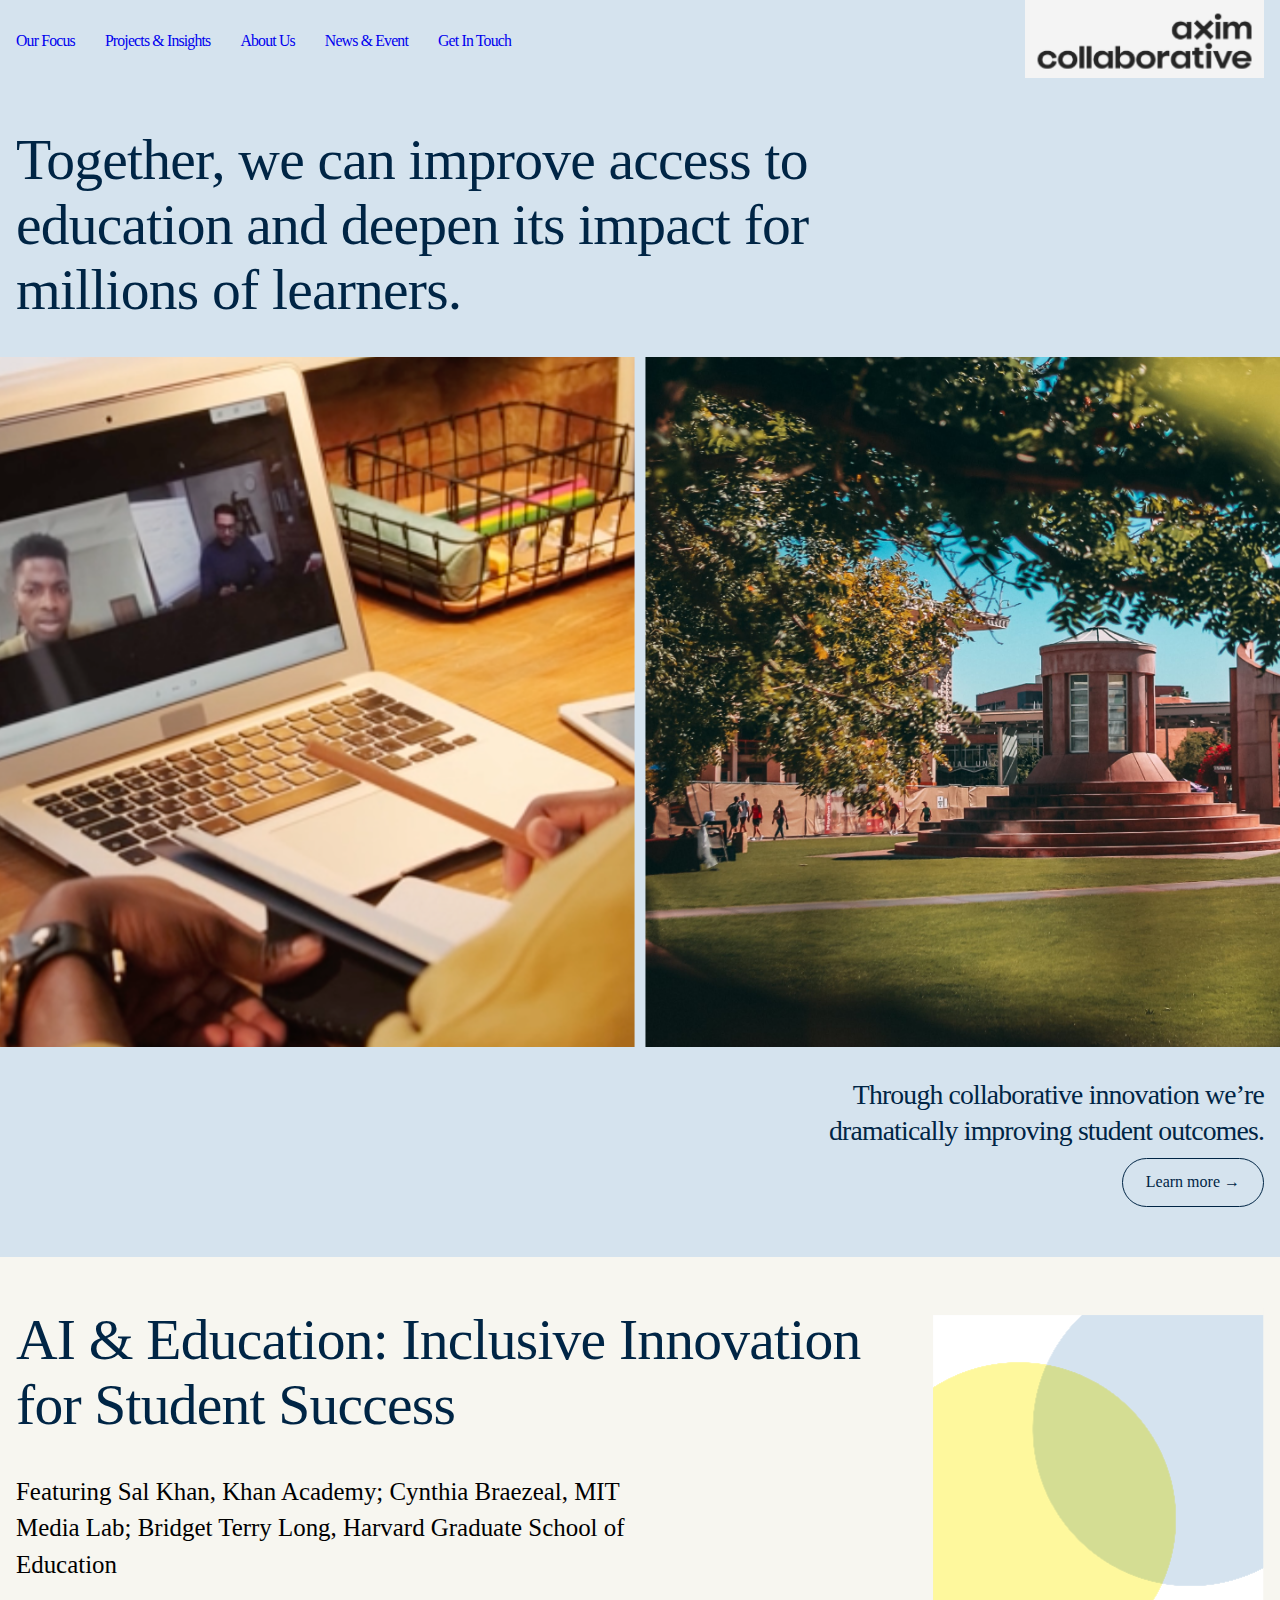
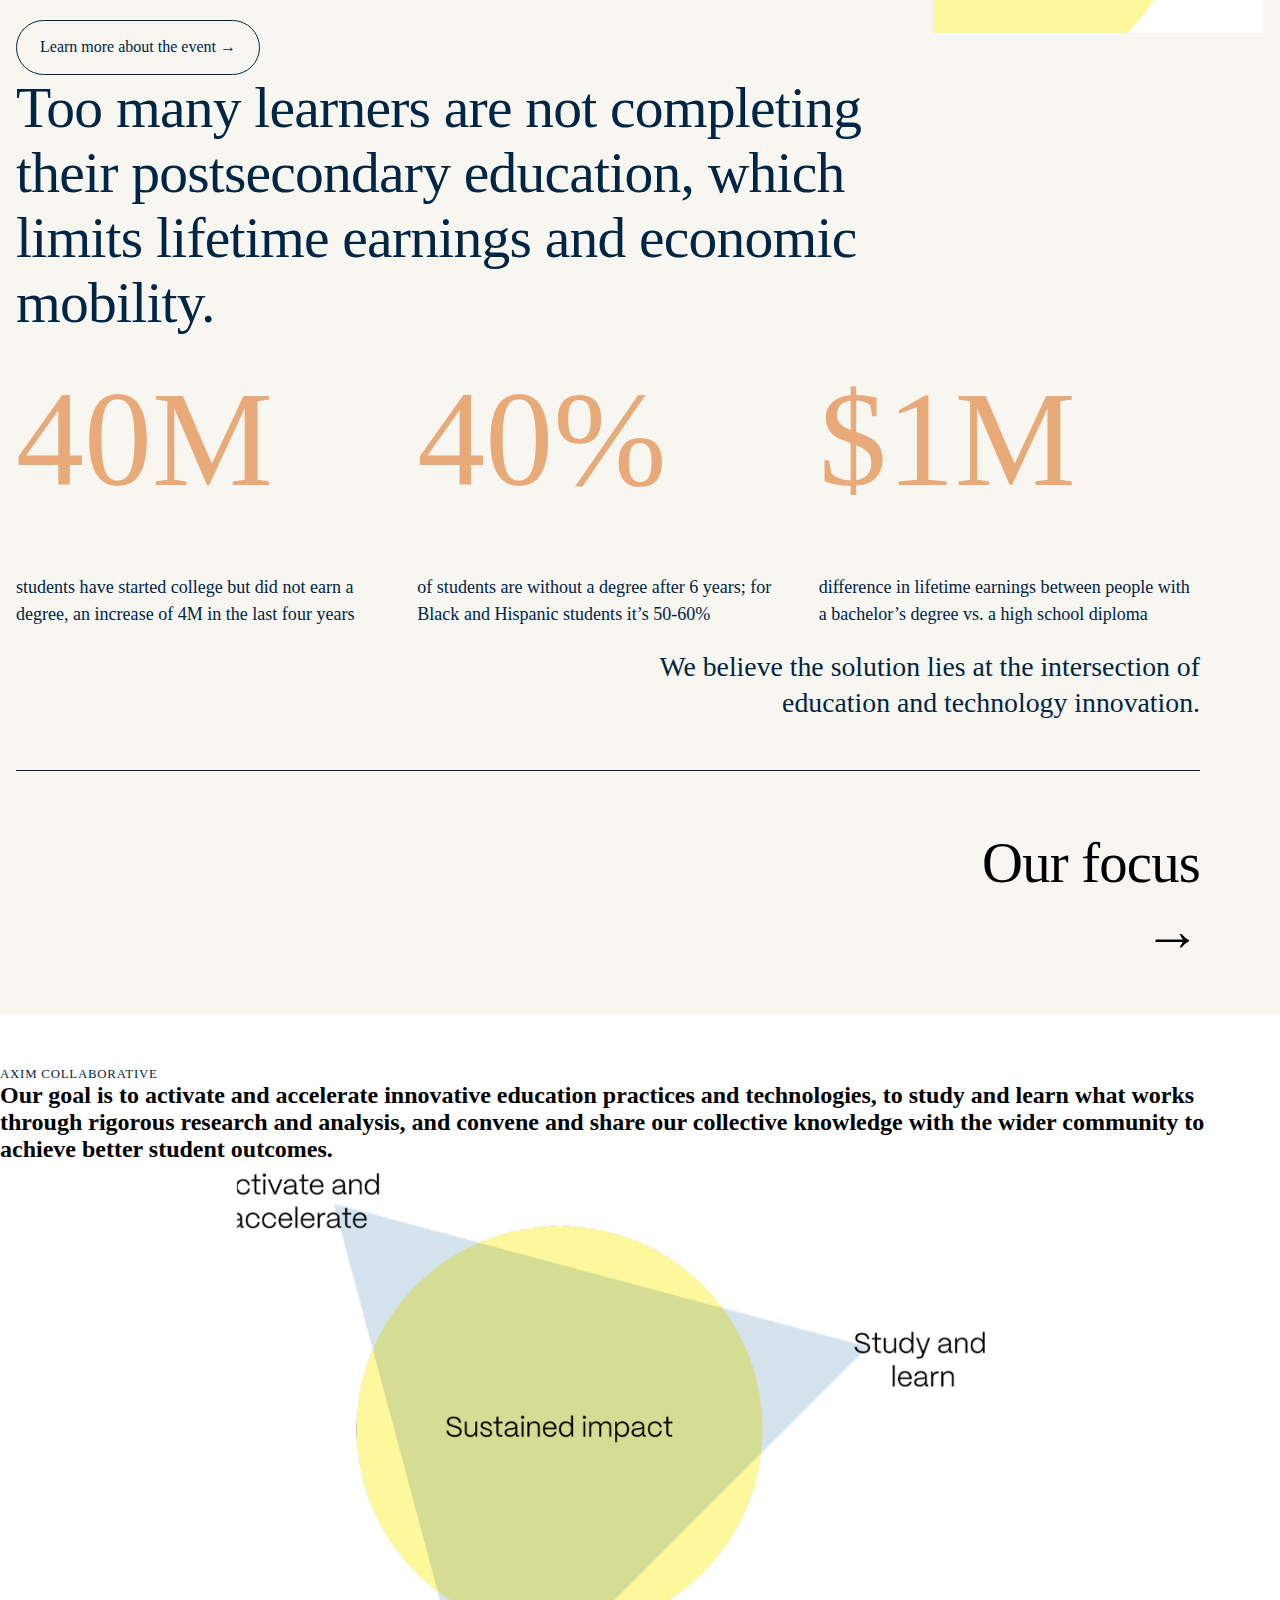
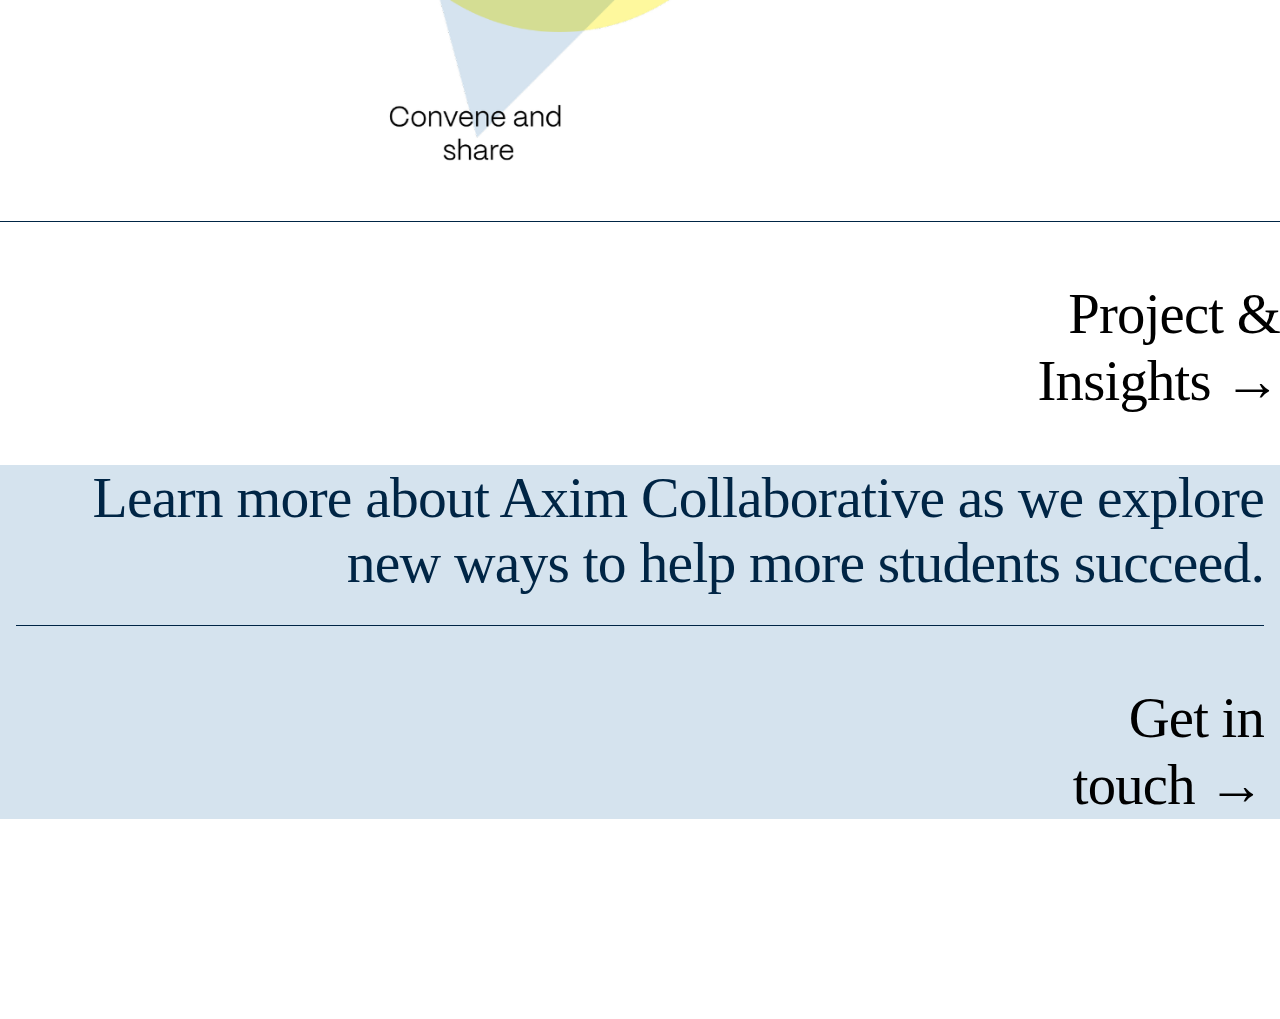
==== index.html @ 03e09fc5 "initial commit" ====
<!DOCTYPE html>
<html lang="en">
  <head>
    <meta charset="UTF-8" />
    <meta name="viewport" content="width=device-width, initial-scale=1.0" />
    <title>Document</title>
    <link rel="stylesheet" href="./index.css" />
  </head>
  <body>
    <div class="hero">
      <header>
        <nav>
          <ul>
            <li>
              <a href="#">Our Focus</a>
            </li>
            <li>
              <a href="#">Projects & Insights</a>
            </li>
            <li>
              <a href="#">About Us</a>
            </li>
            <li>
              <a href="#">News & Event</a>
            </li>
            <li>
              <a href="#">Get In Touch</a>
            </li>
          </ul>
        </nav>
        <div class="logo"><img src="./imgs/logo.png" alt="axim logo" /></div>
      </header>
      <div class="hero-main">
        <div class="cap-text">
          <h1>
            Together, we can improve access to education and deepen its impact
            for millions of learners.
          </h1>
        </div>
        <div class="hero-img1">
          <img src="./imgs/Section → image.png" alt="image" />
        </div>
        <div class="hero-img2">
          <img src="./imgs/Section.png" alt="image" />
        </div>
        <div class="hero-sub flexing">
          <p>
            Through collaborative innovation we’re dramatically improving
            student outcomes.
          </p>

          <button>Learn more →</button>
        </div>
      </div>
    </div>

    <main>
      <section class="eduAI">
        <h1>AI & Education: Inclusive Innovation for Student Success</h1>
        <p>
          Featuring Sal Khan, Khan Academy; Cynthia Braezeal, MIT Media Lab;
          Bridget Terry Long, Harvard Graduate School of Education
        </p>
        <button>Learn more about the event →</button>
        <img src="./imgs/shape-overlay.png" alt="overlap" />
      </section>

      <section class="analyt-recd">
        <h1>
          Too many learners are not completing their postsecondary education,
          which limits lifetime earnings and economic mobility.
        </h1>
        <div class="analys set1">
          <h2>40M</h2>
          <p>
            students have started college but did not earn a degree, an increase
            of 4M in the last four years
          </p>
        </div>

        <div class="analys set2">
          <h2>40%</h2>
          <p>
            of students are without a degree after 6 years; for Black and
            Hispanic students it’s 50-60%
          </p>
        </div>

        <div class="analys set3">
          <h2>$1M</h2>
          <p>
            difference in lifetime earnings between people with a bachelor’s
            degree vs. a high school diploma
          </p>
        </div>

        <span>
          We believe the solution lies at the intersection of education and
          technology innovation.
        </span>
        <div class="focus-line">
          <p>Our focus →</p>
        </div>
      </section>
    </main>

      <section class="insight">
        <div class="in-hed">
          <small>AXIM COLLABORATIVE</small>
          <h2>
            Our goal is to activate and accelerate innovative education
            practices and technologies, to study and learn what works through
            rigorous research and analysis, and convene and share our collective
            knowledge with the wider community to achieve better student
            outcomes.
          </h2>
        </div>
        <img src="./imgs/central-diagram.png" alt="diagram">
        <div class="focus-line">
          <p>Project & Insights →</p>
        </div>
      </section>

      <footer>
        <div class="foot">
            <h1>
                Learn more about Axim Collaborative as we explore new ways to help more 
                students succeed.
            </h1>
        <div class="focus-line">
            <p>Get in touch →</p>
          </div>
        </div>
      </footer>
  </body>
</html>
---- index.css ----
body {
  margin-bottom: 200px;
}
* {
  margin: 0;
  padding: 0;
  box-sizing: border-box;
}

a {
  text-decoration: none;
}

.hero {
  background-color: #d5e3ee;
  padding-bottom: 50px;
}

header {
  display: flex;
  align-items: center;
  width: 100%;
  justify-content: space-between;
  max-width: 1440px;
  margin: 0 auto;
  flex-wrap: wrap-reverse;
}

header,
.cap-text,
.hero-sub,
.eduAI,
.analyt-recd,
.insight,
.foot {
  padding: 0 1rem;
}

.eduAI,
.analyt-recd,
.insight,
.foot {
  max-width: 1440px;
  margin: 0 auto;
}

header nav ul {
  display: flex;
  gap: 30px;
  font-family: PP Mori;
  font-size: 15.75px;
  font-weight: 400;
  line-height: 20.8px;
  letter-spacing: -0.800000011920929px;
  text-align: left;
  list-style: none;
  text-underline-position: from-font;
  text-decoration-skip-ink: none;
}

.logo {
  width: 239px;
}

.hero-main {
  display: grid;
  grid-template-rows: 200px repeat(4, 150px);
  grid-template-columns: repeat(4, 1fr);
  max-width: 1440px;
  margin: 0 auto;
  grid-gap: 30px 10px;
  padding-top: 45px;
}

.cap-text {
  grid-column: span 4;
}

h1 {
  color: #002545;
  max-width: 946.99px;
  font-family: PP Mori;
  font-size: 3.6rem;
  font-weight: 400;
  /* line-height: 67.54px; */
  letter-spacing: -0.8px;
  text-align: left;
  text-underline-position: from-font;
  text-decoration-skip-ink: none;
}

.hero-sub {
  grid-column: 3 / 5;
  grid-row: 6;
  justify-self: end;
  align-self: center;
}

.flexing {
  display: flex;
  align-items: end;
  flex-direction: column;
  gap: 10px;
}

.hero-img1,
.hero-img2 {
  grid-row: span 4;
  grid-column: span 2;
}

img {
  width: 100%;
  height: 100%;
  object-fit: cover;
  object-position: center;
}

button {
  background-color: transparent;
  padding: 15px 23px;
  width: max-content;
  top: 1488.34px;
  left: 1261.83px;
  gap: 0px;
  border-radius: 300px;
  border: 1px solid #002545;
  opacity: 0px;
  font-family: PP Mori;
  font-size: 16px;
  font-weight: 400;
  line-height: 16.8px;
  text-align: center;
  text-underline-position: from-font;
  text-decoration-skip-ink: none;
  color: #002545;
}

.hero-sub p {
  color: #002545;
  font-family: PP Mori;
  font-size: 27.66px;
  font-weight: 400;
  line-height: 35.5px;
  letter-spacing: -0.800000011920929px;
  text-align: right;
  text-underline-position: from-font;
  text-decoration-skip-ink: none;
  max-width: 516px;
}

main {
  background-color: #f7f6f0;
  padding: 50px 0;
}

.eduAI {
  display: grid;
  grid-template-columns: 1fr 340px;
  grid-template-rows: auto;
  grid-gap: 30px 5px;
}

.eduAI img {
  grid-column: 2;
  grid-row: span 3;
  /* max-width: 40px; */
  justify-self: end;
  align-self: center;
}

.eduAI p {
  grid-column: 1;
  grid-row: 2;
  max-width: 635px;
  font-family: Inter;
  font-size: 24.92px;
  font-weight: 400;
  line-height: 36.52px;
  text-align: left;
  text-underline-position: from-font;
  text-decoration-skip-ink: none;
}

.eduAI button {
  grid-column: 1;
  grid-row: 3;
}

.analyt-recd {
  display: grid;
  padding-right: 80px;
  grid-gap: 20px;
  grid-template-columns: repeat(auto-fit, minmax(330px, 1fr));
  grid-template-rows: auto;
}

.analyt-recd h1 {
  grid-column: 1 / 4;
  grid-row: 1;
}

.analys h2 {
  font-family: PP Mori;
  font-size: 8.5rem;
  font-weight: 400;
  line-height: 169.8px;
  text-align: left;
  text-underline-position: from-font;
  text-decoration-skip-ink: none;
  color: #e8aa79;
  padding-bottom: 49px;
}

.analys p {
  font-family: Inter;
  font-size: 18.05px;
  font-weight: 400;
  line-height: 27.54px;
  text-align: left;
  text-underline-position: from-font;
  text-decoration-skip-ink: none;
  color: #002545;
}

.analyt-recd span {
  grid-column: 1 / 4;
  align-self: center;
  justify-self: end;
  max-width: 630px;
  font-family: PP Mori;
  font-size: 27.77px;
  font-weight: 400;
  line-height: 35.5px;
  color: #002545;
  /* letter-spacing: -0.800000011920929px; */
  text-align: right;
}

.focus-line {
  grid-column: 1 / 4;
  grid-row: 4;
  /* align-self: center; */
  /* justify-self: end; */
  border-top: 1px solid #002545;
  display: grid;
  justify-items: end;
  padding-top: 58px;
  margin-top: 30px;
}

.focus-line p {
  max-width: 255px;
  font-family: PP Mori;
  font-size: 56.71px;
  font-weight: 400;
  line-height: 67.54px;
  letter-spacing: -0.800000011920929px;
  text-align: right;
  text-underline-position: from-font;
  text-decoration-skip-ink: none;
}

section.insight {
  display: grid;
  grid-template-columns: 1fr;
  grid-template-rows: auto;
  padding: 50px 0;
}

.in-hed {
  grid-column: 1/ span 2;
  grid-row: 1;
}

small {
  font-family: PP Mori;
  font-size: 12.8px;
  font-weight: 400;
  line-height: 16.11px;
  letter-spacing: 0.800000011920929px;
  text-align: left;
  text-underline-position: from-font;
  text-decoration-skip-ink: none;
  color: #002545;
}

.insight img {
    grid-row: 2;
    grid-column: 1;
    align-self: center;
    justify-self: center;
    max-width: 1000px;
}

footer {
    background-color: #D5E3EE;
}

.foot h1 {
    text-align: right;
    max-width: 1200px;
    justify-self: end;
}
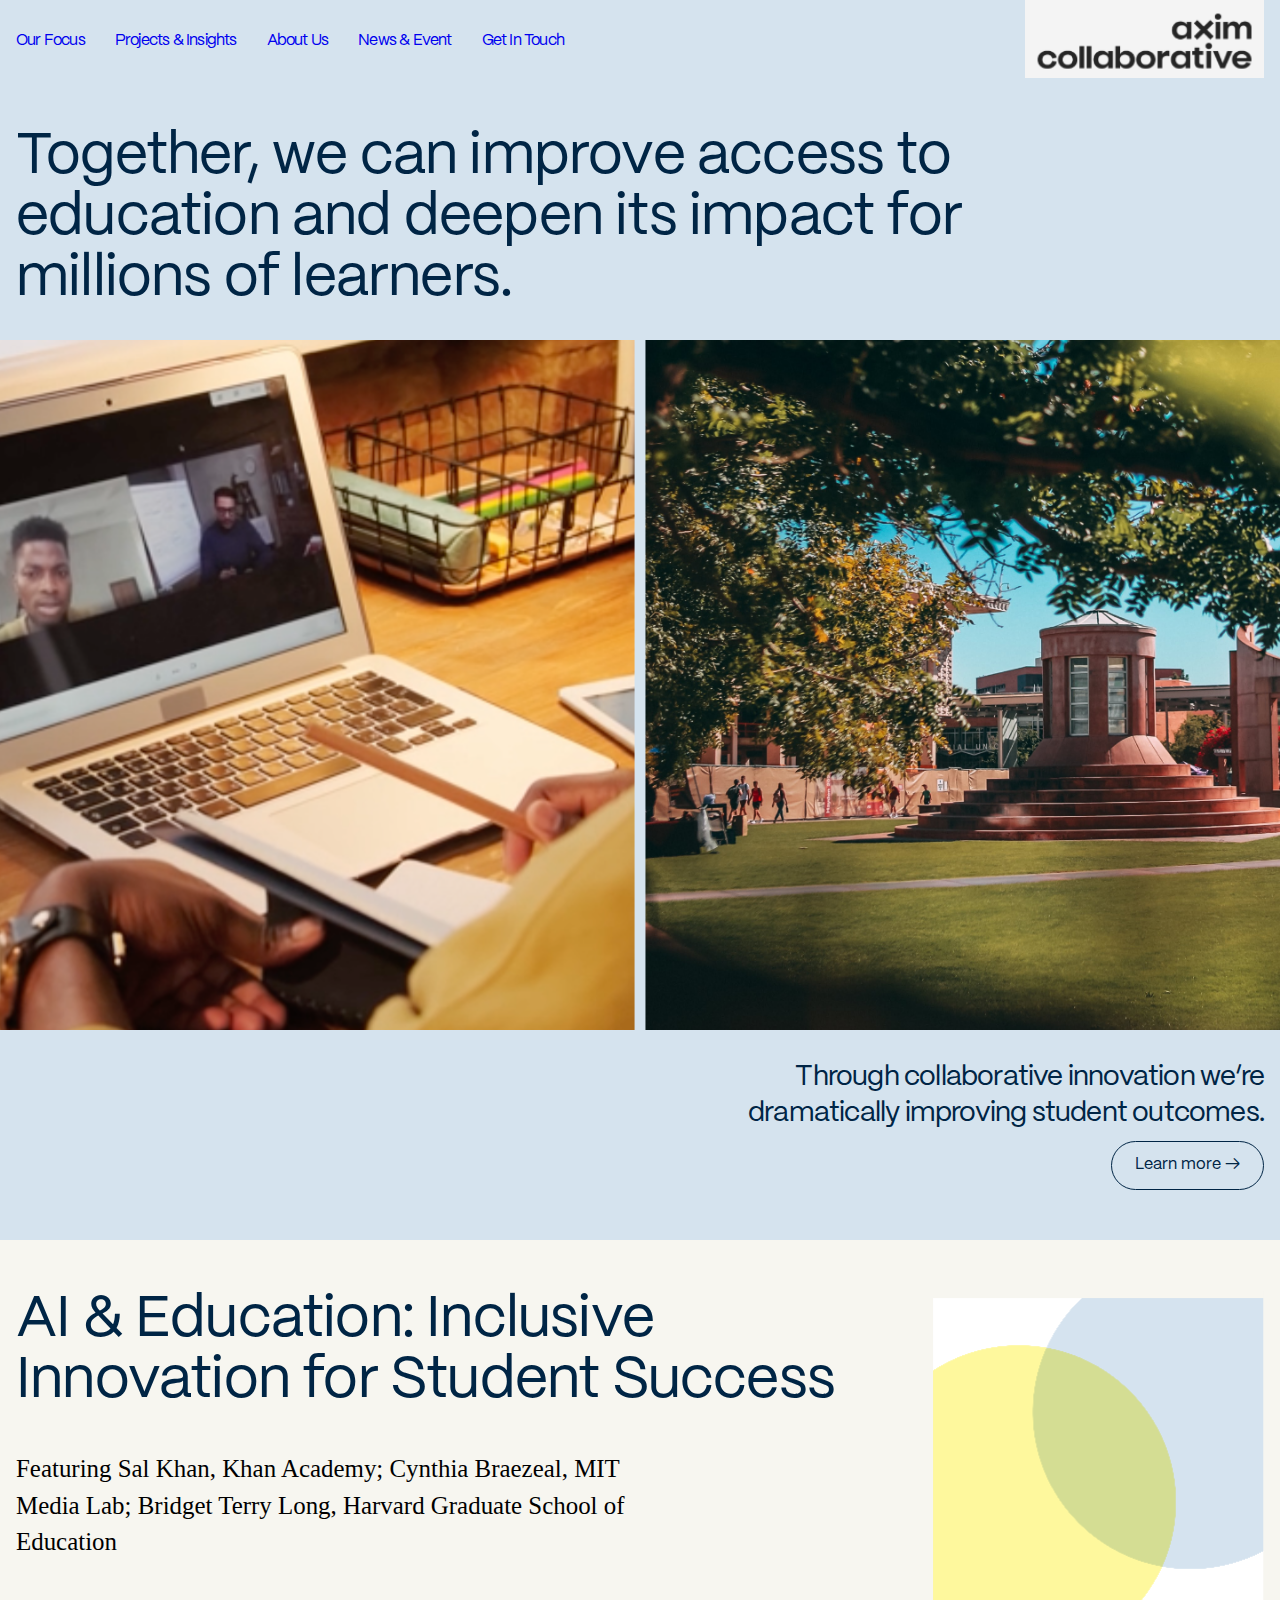
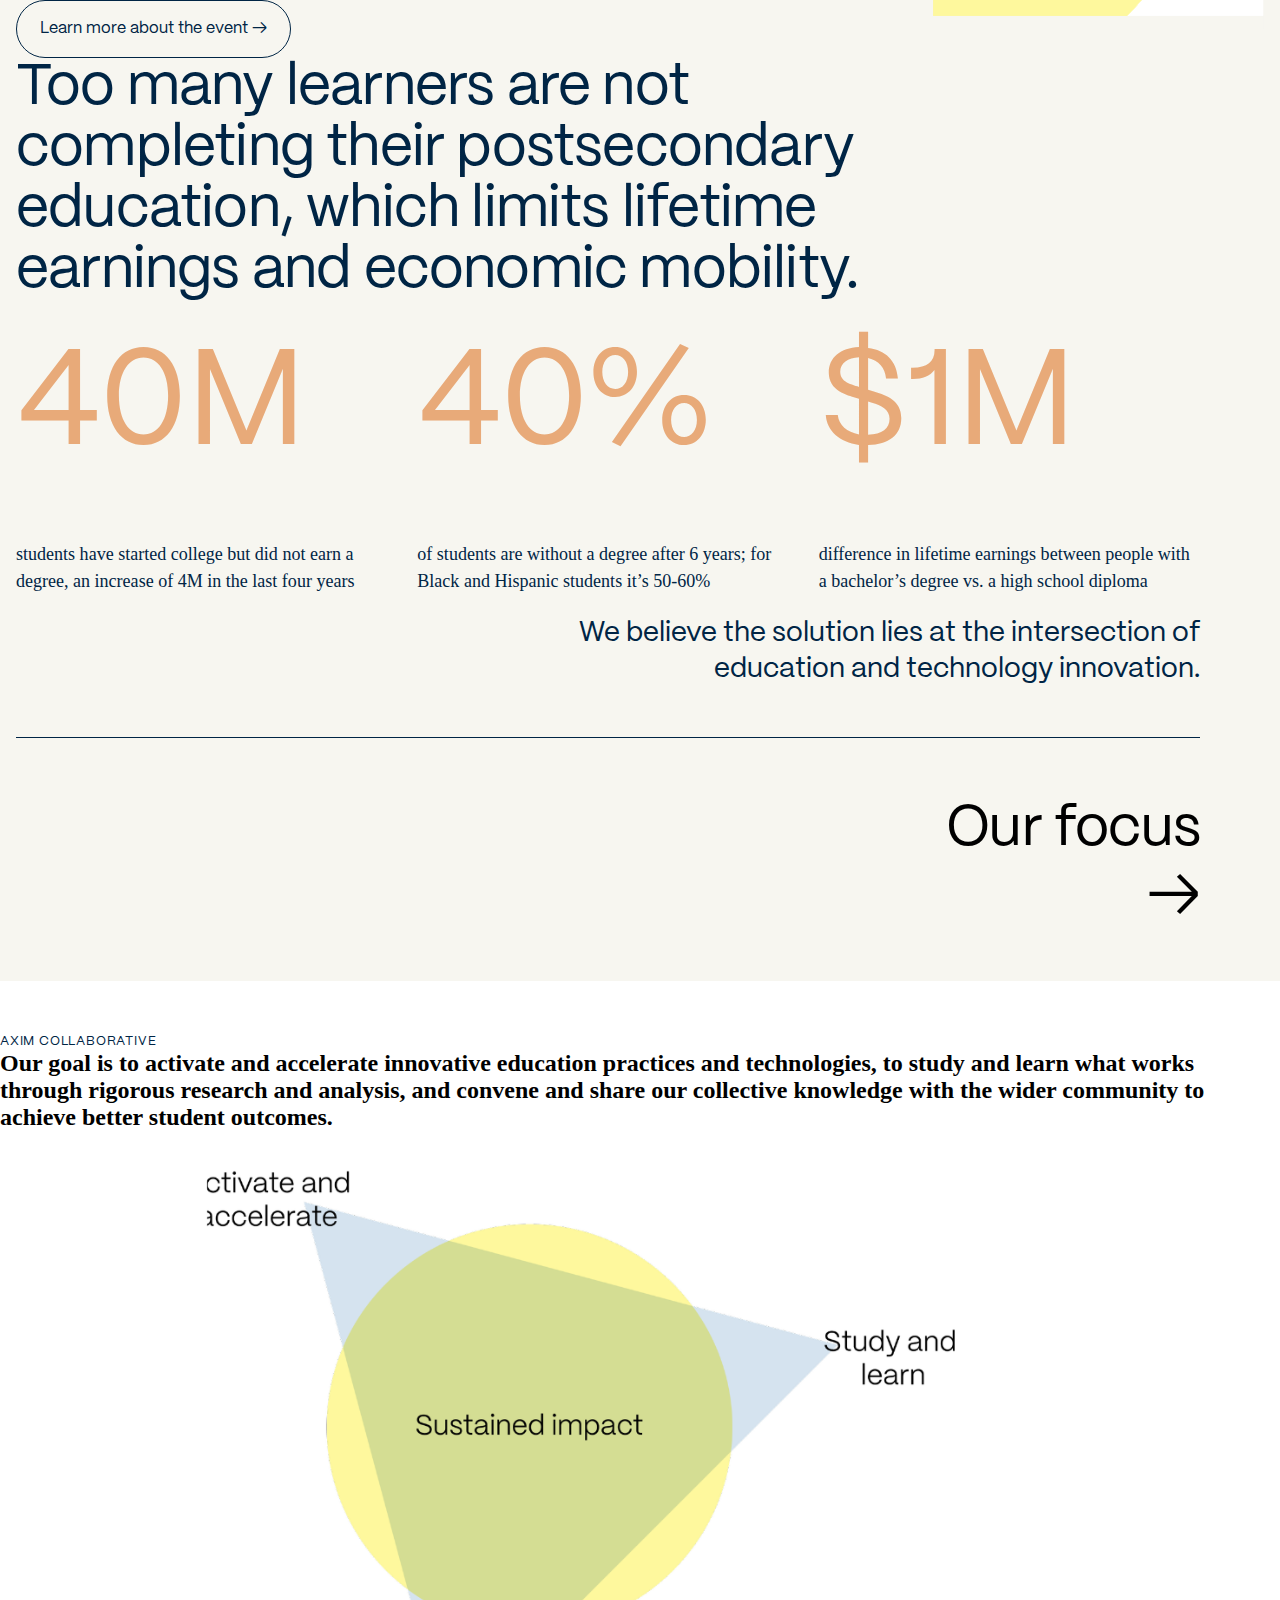
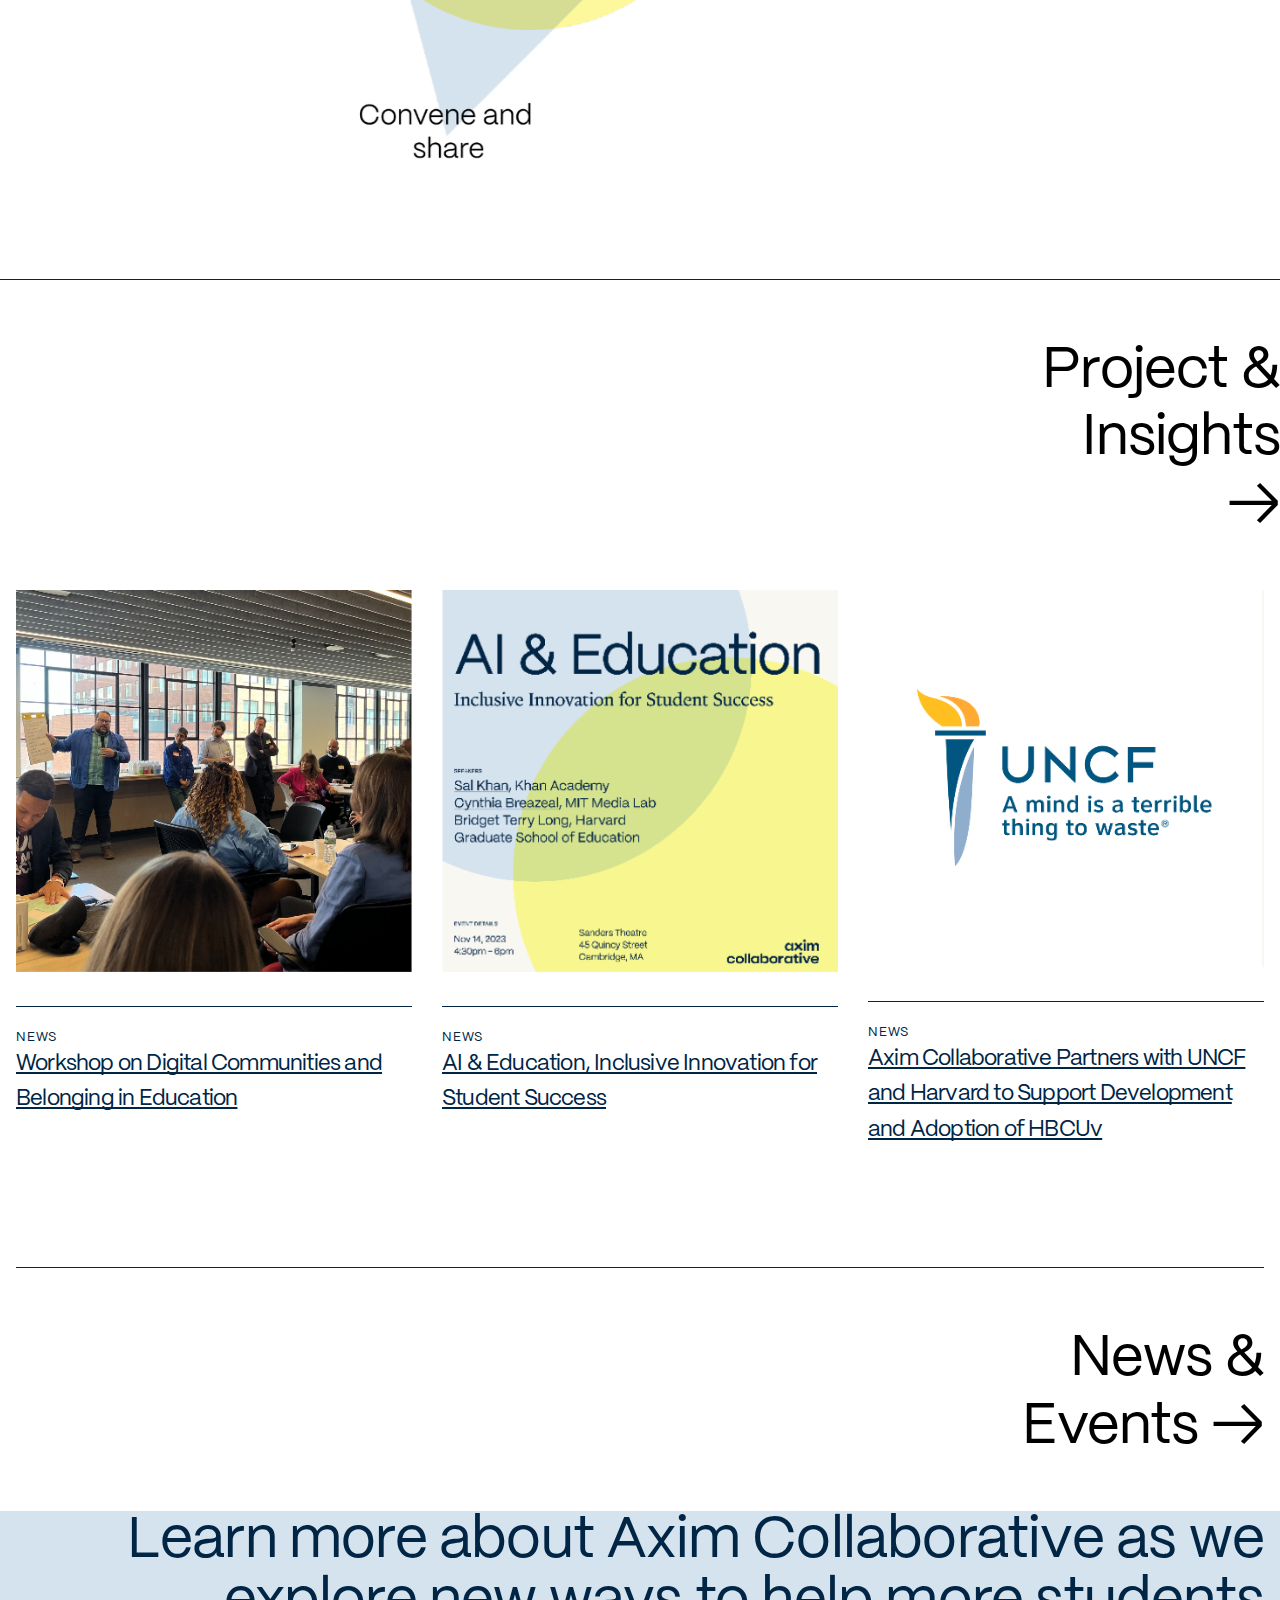
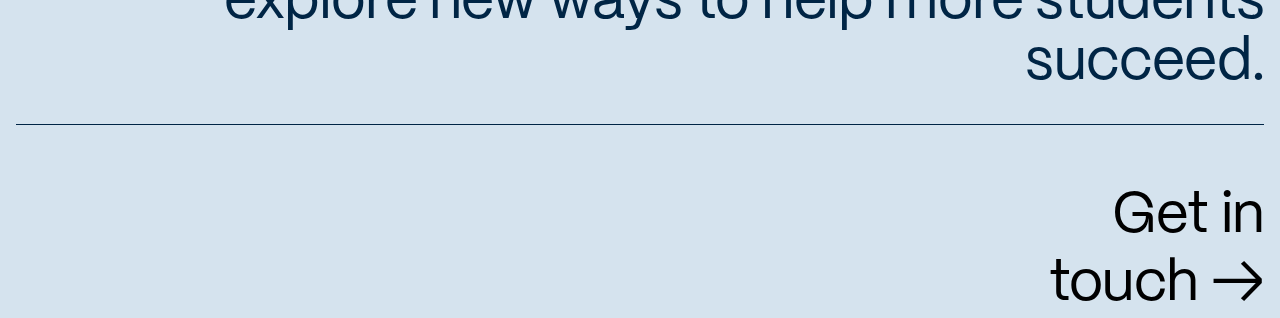
==== commit edc7f617: "committing to push to origin" ====
--- a/index.html
+++ b/index.html
@@ -104,33 +104,62 @@
       </section>
     </main>
 
-      <section class="insight">
-        <div class="in-hed">
-          <small>AXIM COLLABORATIVE</small>
-          <h2>
-            Our goal is to activate and accelerate innovative education
-            practices and technologies, to study and learn what works through
-            rigorous research and analysis, and convene and share our collective
-            knowledge with the wider community to achieve better student
-            outcomes.
-          </h2>
+    <section class="insight">
+      <div class="in-hed">
+        <small>AXIM COLLABORATIVE</small>
+        <h2>
+          Our goal is to activate and accelerate innovative education practices
+          and technologies, to study and learn what works through rigorous
+          research and analysis, and convene and share our collective knowledge
+          with the wider community to achieve better student outcomes.
+        </h2>
+      </div>
+      <img src="./imgs/central-diagram.png" alt="diagram" />
+      <div class="focus-line">
+        <p>Project & Insights →</p>
+      </div>
+    </section>
+
+    <div class="last-section">
+      <div class="news-article">
+        <img src="./imgs/news1.png" alt="news-article" class="news-img" />
+        <div class="news-caption">
+          <small>NEWS</small>
+          <p>Workshop on Digital Communities and Belonging in Education</p>
         </div>
-        <img src="./imgs/central-diagram.png" alt="diagram">
+      </div>
+      <div class="news-article">
+        <img src="./imgs/news2.png" alt="news-article" class="news-img" />
+        <div class="news-caption">
+          <small>NEWS</small>
+          <p>AI & Education, Inclusive Innovation for Student Success</p>
+        </div>
+      </div>
+      <div class="news-article">
+        <img src="./imgs/news3.png" alt="news-article" class="news-img" />
+        <div class="news-caption">
+          <small>NEWS</small>
+          <p>
+            Axim Collaborative Partners with UNCF and Harvard to Support
+            Development and Adoption of HBCUv
+          </p>
+        </div>
+      </div>
+      <div class="focus-line">
+        <p>News & Events →</p>
+      </div>
+    </div>
+
+    <footer>
+      <div class="foot">
+        <h1>
+          Learn more about Axim Collaborative as we explore new ways to help
+          more students succeed.
+        </h1>
         <div class="focus-line">
-          <p>Project & Insights →</p>
+          <p>Get in touch →</p>
         </div>
-      </section>
-
-      <footer>
-        <div class="foot">
-            <h1>
-                Learn more about Axim Collaborative as we explore new ways to help more 
-                students succeed.
-            </h1>
-        <div class="focus-line">
-            <p>Get in touch →</p>
-          </div>
-        </div>
-      </footer>
+      </div>
+    </footer>
   </body>
 </html>
--- a/index.css
+++ b/index.css
@@ -1,6 +1,42 @@
-body {
-  margin-bottom: 200px;
-}
+@font-face {
+  font-family: "PP Mori";
+  src: url("./fonts/PPMori-Extralight.otf");
+  font-weight: 200;
+}
+
+@font-face {
+  font-family: "PP Mori";
+  src: url("./fonts/PPMori-ExtralightItalic.otf");
+  font-weight: 200;
+  font-style: italic;
+}
+
+@font-face {
+  font-family: "PP Mori";
+  src: url("./fonts/PPMori-Regular.otf");
+  font-weight: 400;
+}
+
+@font-face {
+  font-family: "PP Mori";
+  src: url("./fonts/PPMori-RegularItalic.otf");
+  font-weight: 400;
+  font-style: italic;
+}
+
+@font-face {
+  font-family: "PP Mori";
+  src: url("./fonts/PPMori-SemiBold.otf");
+  font-weight: 700;
+}
+
+@font-face {
+  font-family: "PP Mori";
+  src: url("./fonts/PPMori-SemiBoldItalic.otf");
+  font-weight: 700;
+  font-style: italic;
+}
+
 * {
   margin: 0;
   padding: 0;
@@ -32,14 +68,16 @@
 .eduAI,
 .analyt-recd,
 .insight,
-.foot {
+.foot,
+.last-section {
   padding: 0 1rem;
 }
 
 .eduAI,
 .analyt-recd,
 .insight,
-.foot {
+.foot,
+.last-section {
   max-width: 1440px;
   margin: 0 auto;
 }
@@ -64,7 +102,7 @@
 
 .hero-main {
   display: grid;
-  grid-template-rows: 200px repeat(4, 150px);
+  grid-template-rows: auto repeat(4, 150px);
   grid-template-columns: repeat(4, 1fr);
   max-width: 1440px;
   margin: 0 auto;
@@ -263,13 +301,14 @@
 
 section.insight {
   display: grid;
+  grid-gap: 30px;
   grid-template-columns: 1fr;
   grid-template-rows: auto;
   padding: 50px 0;
 }
 
 .in-hed {
-  grid-column: 1/ span 2;
+  grid-column: 1 / span 2;
   grid-row: 1;
 }
 
@@ -286,19 +325,91 @@
 }
 
 .insight img {
+  grid-row: 2;
+  grid-column: 1;
+  align-self: center;
+  justify-self: center;
+  max-width: 1000px;
+}
+
+footer {
+  background-color: #d5e3ee;
+}
+
+.foot h1 {
+  text-align: right;
+  max-width: 1200px;
+  justify-self: end;
+}
+
+/* sction before footer styling */
+.last-section {
+  display: grid;
+  grid-template-columns: repeat(3, minmax(100px, 1fr));
+  grid-template-rows: auto;
+  grid-gap: 30px;
+  padding-bottom: 50px;
+}
+
+.news-article img {
+  object-fit: contain;
+  height: max-content;
+}
+
+.news-caption {
+  border-top: 1px solid #002545;
+  padding-top: 20px;
+  margin-top: 30px;
+}
+
+.news-caption p {
+  font-family: PP Mori;
+  font-size: 22px;
+  font-weight: 400;
+  line-height: 35.5px;
+  color: #002545;
+  letter-spacing: -0.800000011920929px;
+  text-align: left;
+  cursor: pointer;
+  text-decoration-line: underline;
+  text-decoration-style: solid;
+  text-underline-position: from-font;
+  text-decoration-skip-ink: none;
+}
+
+@media (max-width: 820px) {
+  header {
+    align-items: center;
+    justify-content: center;
+  }
+
+  .hero-main {
+    grid-template-rows: auto repeat(2, 150px);
+  }
+
+  .hero-img1,
+  .hero-img2 {
+    grid-row: span 2;
+  }
+
+  .eduAI img {
+    grid-column: 1;
+    grid-row: span 3;
+  }
+
+  .set1 {
+    grid-column: 1 / 4;
     grid-row: 2;
-    grid-column: 1;
-    align-self: center;
-    justify-self: center;
-    max-width: 1000px;
-}
-
-footer {
-    background-color: #D5E3EE;
-}
-
-.foot h1 {
-    text-align: right;
-    max-width: 1200px;
-    justify-self: end;
-}+  }
+  .set2 {
+    grid-column: 1 / 4;
+    grid-row: 3;
+  }
+  .set4 {
+    grid-column: 1 / 4;
+    grid-row: 4;
+  }
+  .focus-line {
+    grid-row: 6;
+  }
+}
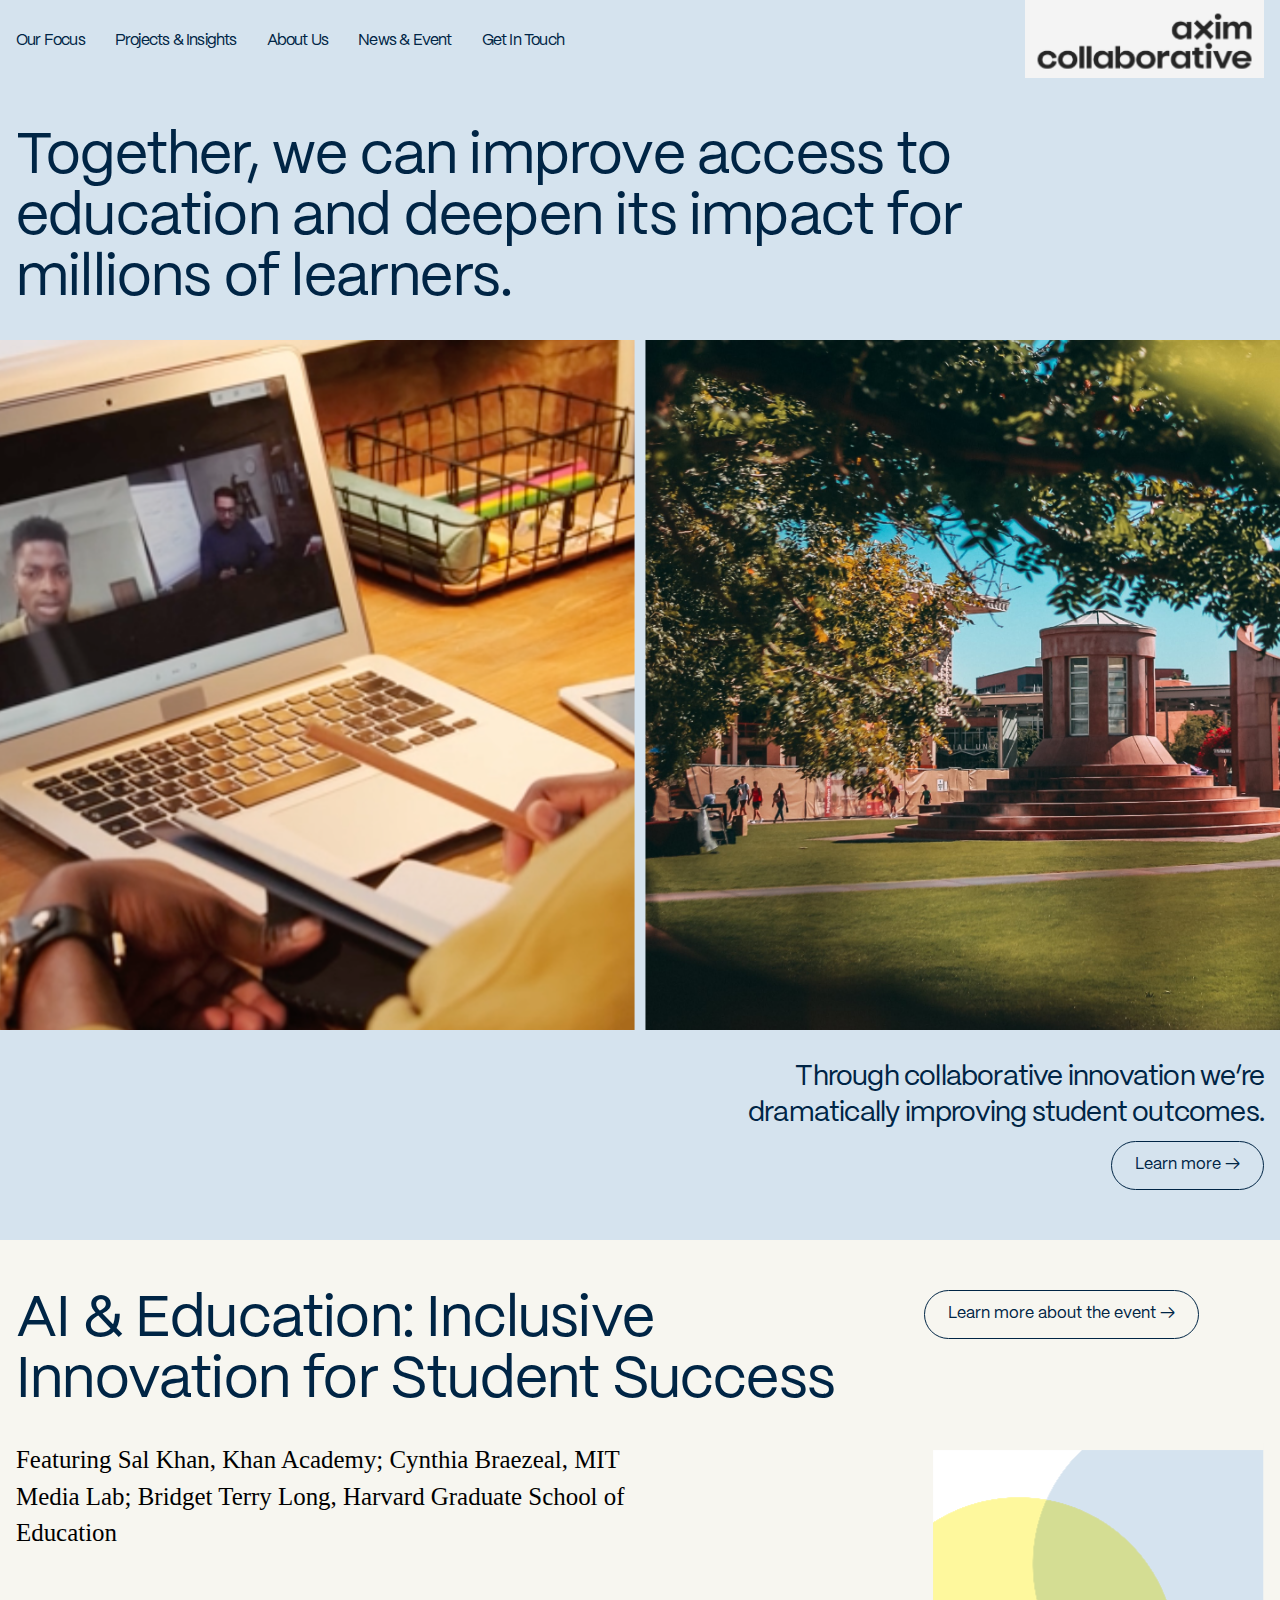
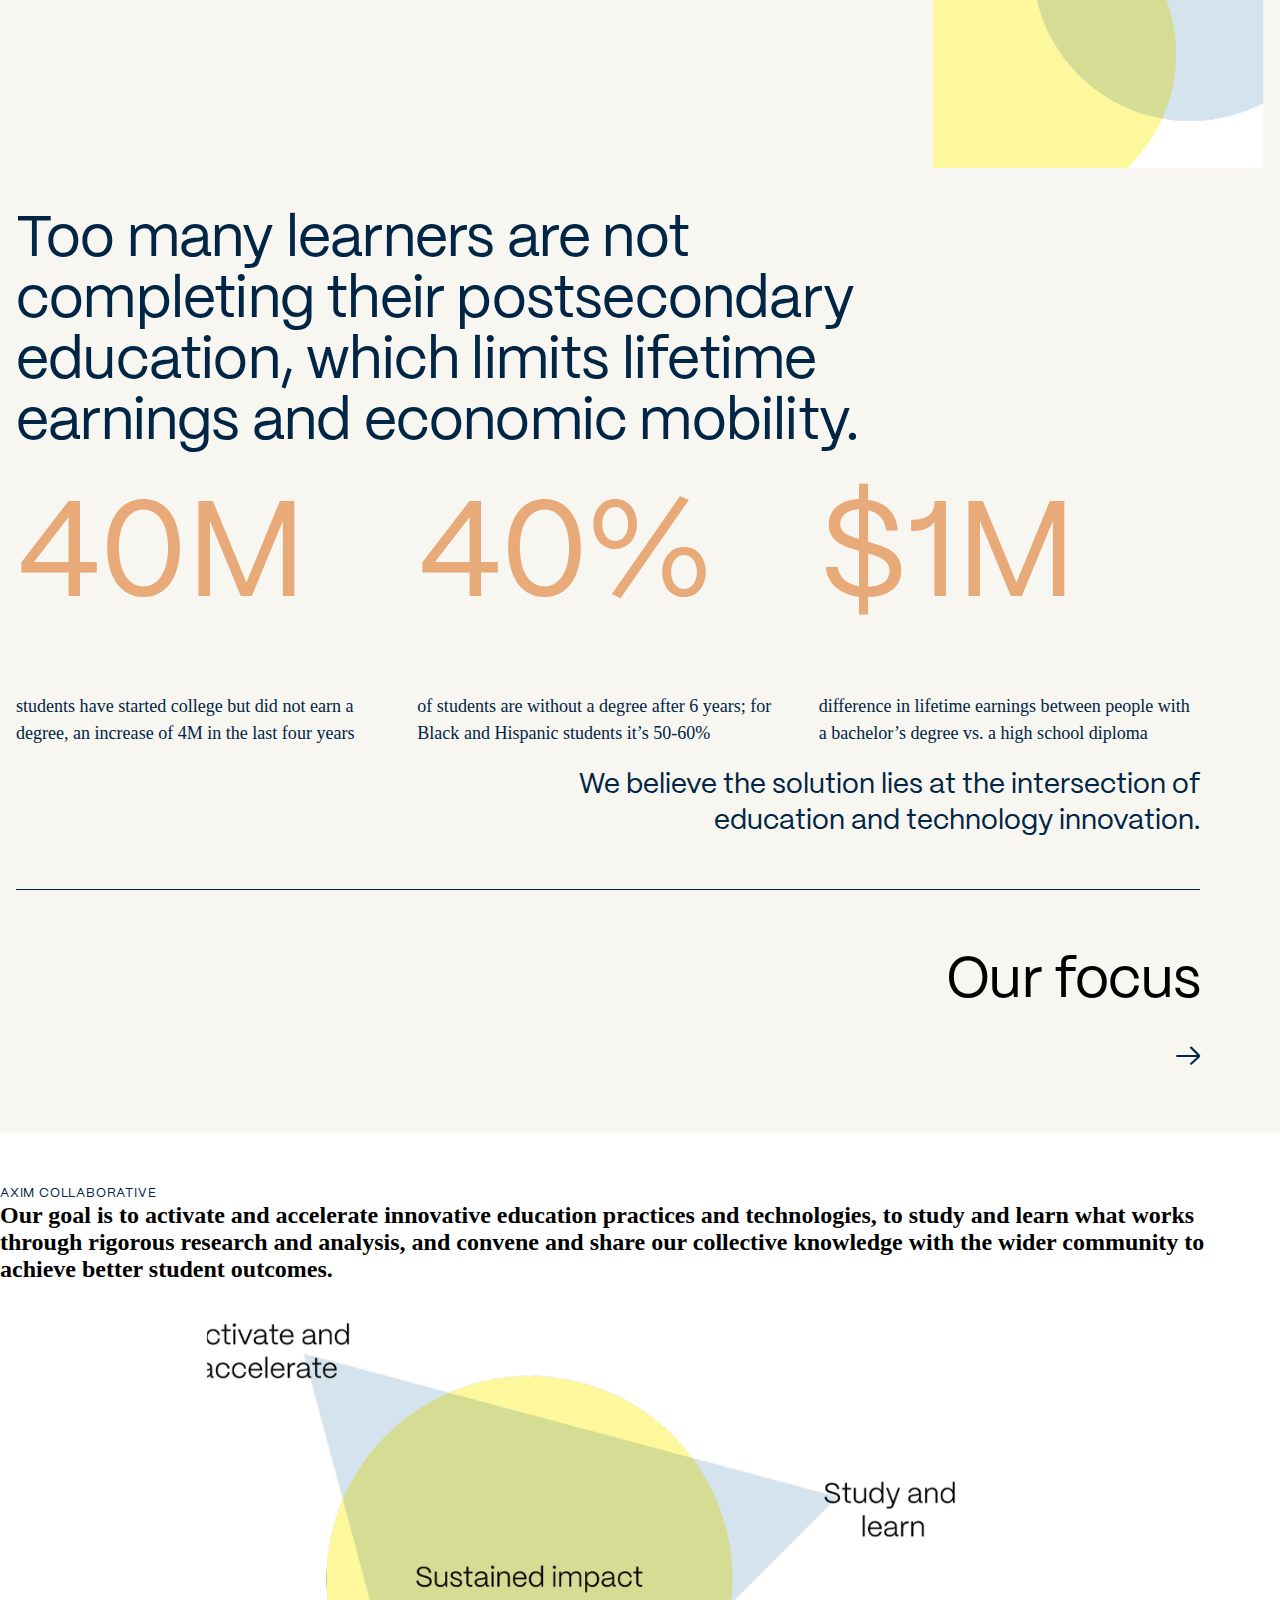
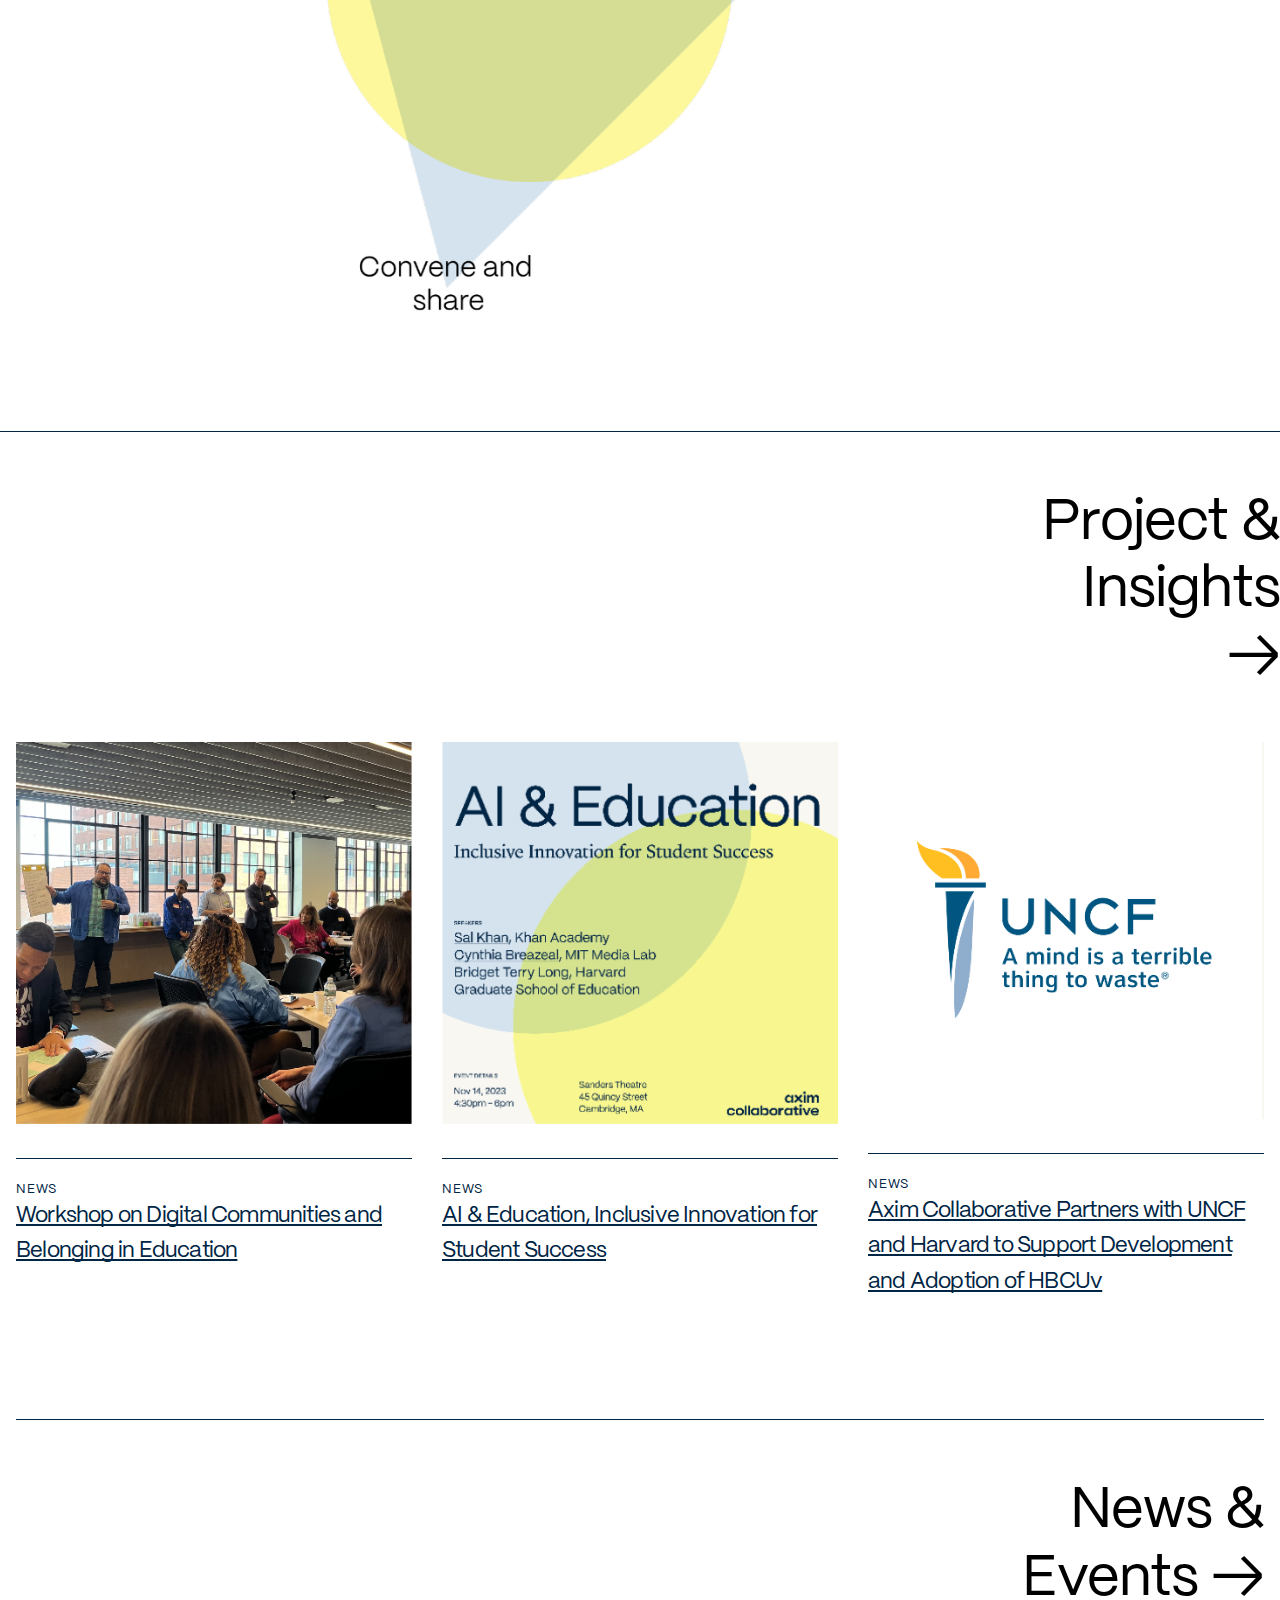
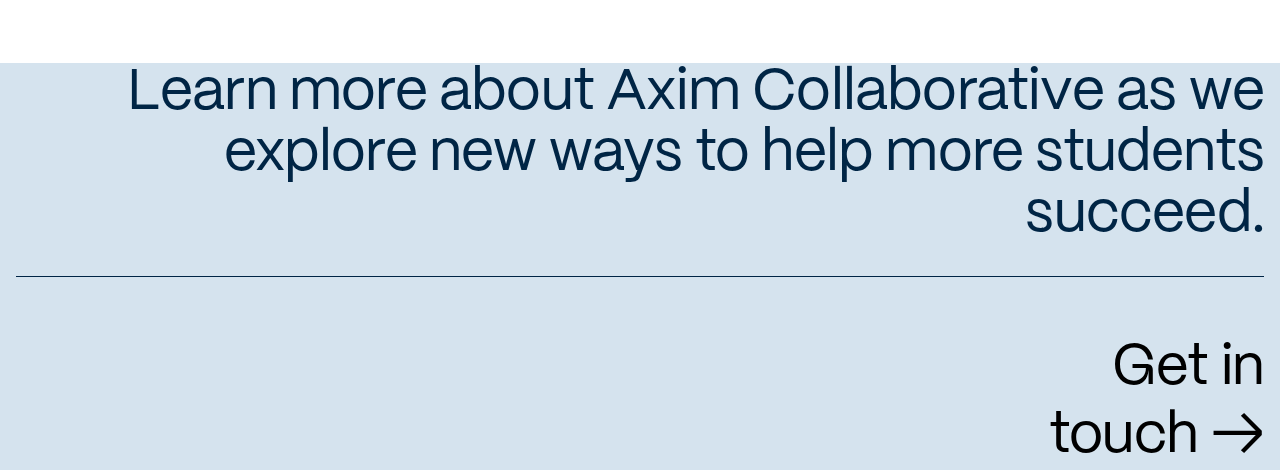
==== commit 2c672ba7: "started editing" ====
--- a/index.html
+++ b/index.html
@@ -3,7 +3,7 @@
   <head>
     <meta charset="UTF-8" />
     <meta name="viewport" content="width=device-width, initial-scale=1.0" />
-    <title>Document</title>
+    <title>AXIM Collaborative</title>
     <link rel="stylesheet" href="./index.css" />
   </head>
   <body>
@@ -49,7 +49,7 @@
             student outcomes.
           </p>
 
-          <button>Learn more →</button>
+          <a href="#"><button>Learn more →</button></a>
         </div>
       </div>
     </div>
@@ -61,7 +61,7 @@
           Featuring Sal Khan, Khan Academy; Cynthia Braezeal, MIT Media Lab;
           Bridget Terry Long, Harvard Graduate School of Education
         </p>
-        <button>Learn more about the event →</button>
+        <a href="#"><button>Learn more about the event →</button></a>
         <img src="./imgs/shape-overlay.png" alt="overlap" />
       </section>
 
@@ -99,7 +99,7 @@
           technology innovation.
         </span>
         <div class="focus-line">
-          <p>Our focus →</p>
+          <p>Our focus <span>→</span></p>
         </div>
       </section>
     </main>
@@ -116,7 +116,7 @@
       </div>
       <img src="./imgs/central-diagram.png" alt="diagram" />
       <div class="focus-line">
-        <p>Project & Insights →</p>
+        <p>Project & Insights <span>→</span></p>
       </div>
     </section>
 
@@ -146,7 +146,7 @@
         </div>
       </div>
       <div class="focus-line">
-        <p>News & Events →</p>
+        <p>News & Events <span>→</span></p>
       </div>
     </div>
 
@@ -157,7 +157,7 @@
           more students succeed.
         </h1>
         <div class="focus-line">
-          <p>Get in touch →</p>
+          <p>Get in touch <span>→</span></p>
         </div>
       </div>
     </footer>
--- a/index.css
+++ b/index.css
@@ -45,6 +45,12 @@
 
 a {
   text-decoration: none;
+  color: #002545;
+  transition: all 2s ease-in-out;
+}
+
+a:hover {
+  text-decoration: underline;
 }
 
 .hero {
@@ -169,9 +175,27 @@
   font-weight: 400;
   line-height: 16.8px;
   text-align: center;
-  text-underline-position: from-font;
-  text-decoration-skip-ink: none;
-  color: #002545;
+  cursor: pointer;
+  color: #002545;
+  transition: all 1s ease-in-out;
+}
+
+button:hover {
+  background-color: #002545;
+  color: #fff;
+}
+
+.focus-line:hover p span {
+  animation: swing 2s infinite;
+}
+
+@keyframes swing {
+  0% {
+    transform: translateX(10px);
+  }
+  100% {
+    transform: translateX(-10px);
+  }
 }
 
 .hero-sub p {
@@ -283,6 +307,7 @@
   border-top: 1px solid #002545;
   display: grid;
   justify-items: end;
+  cursor: pointer;
   padding-top: 58px;
   margin-top: 30px;
 }
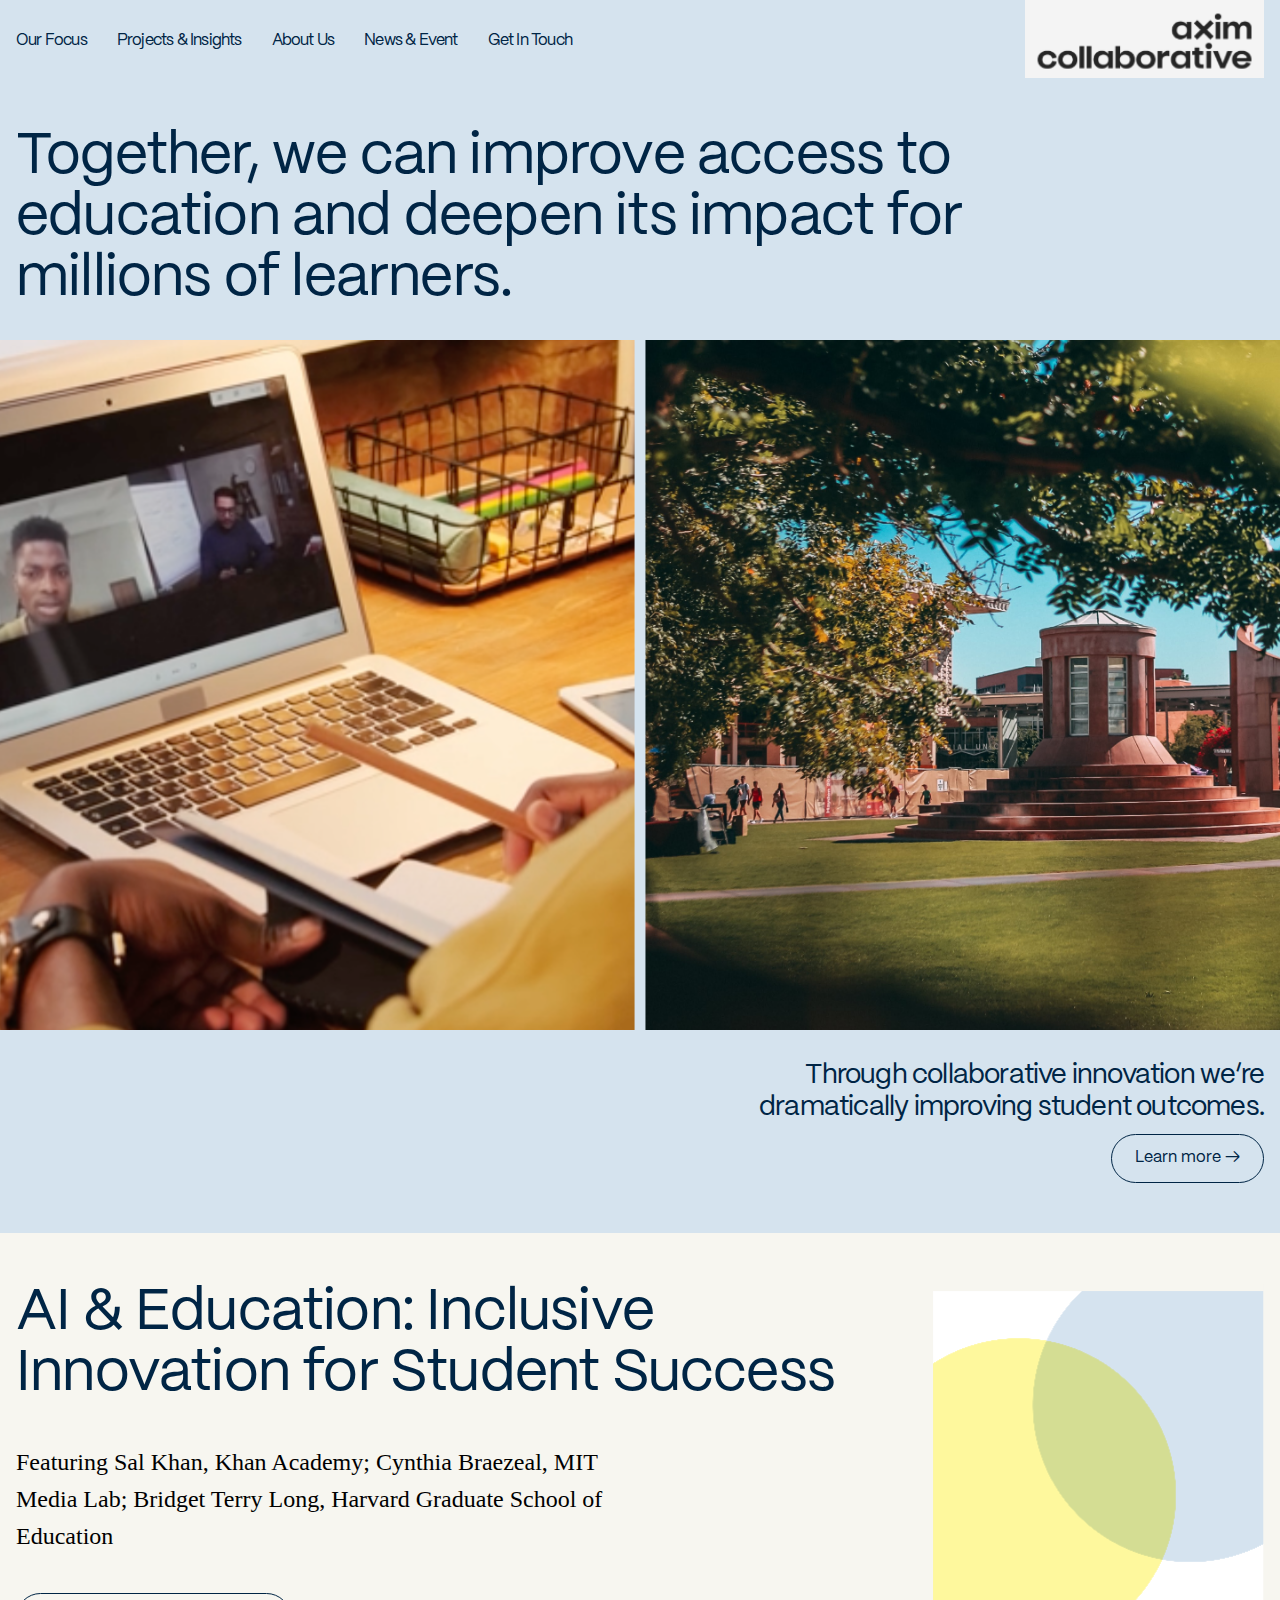
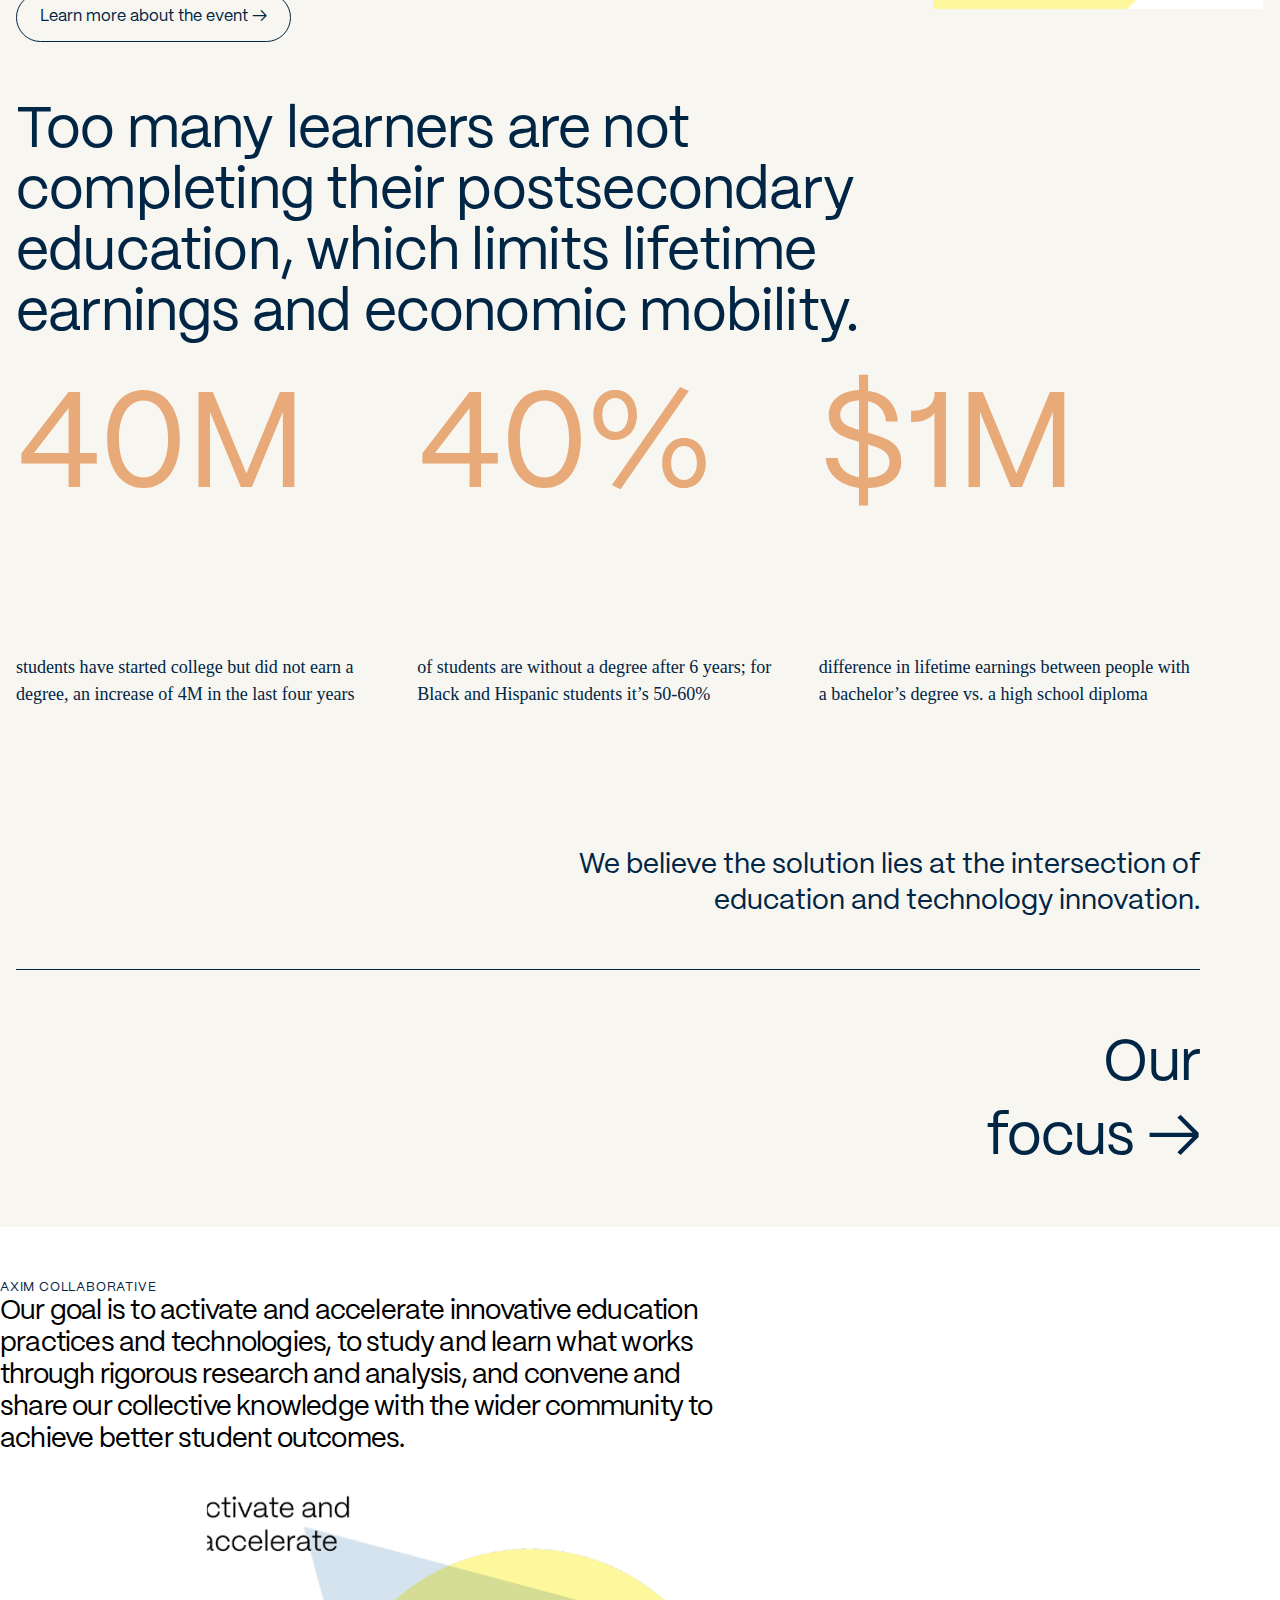
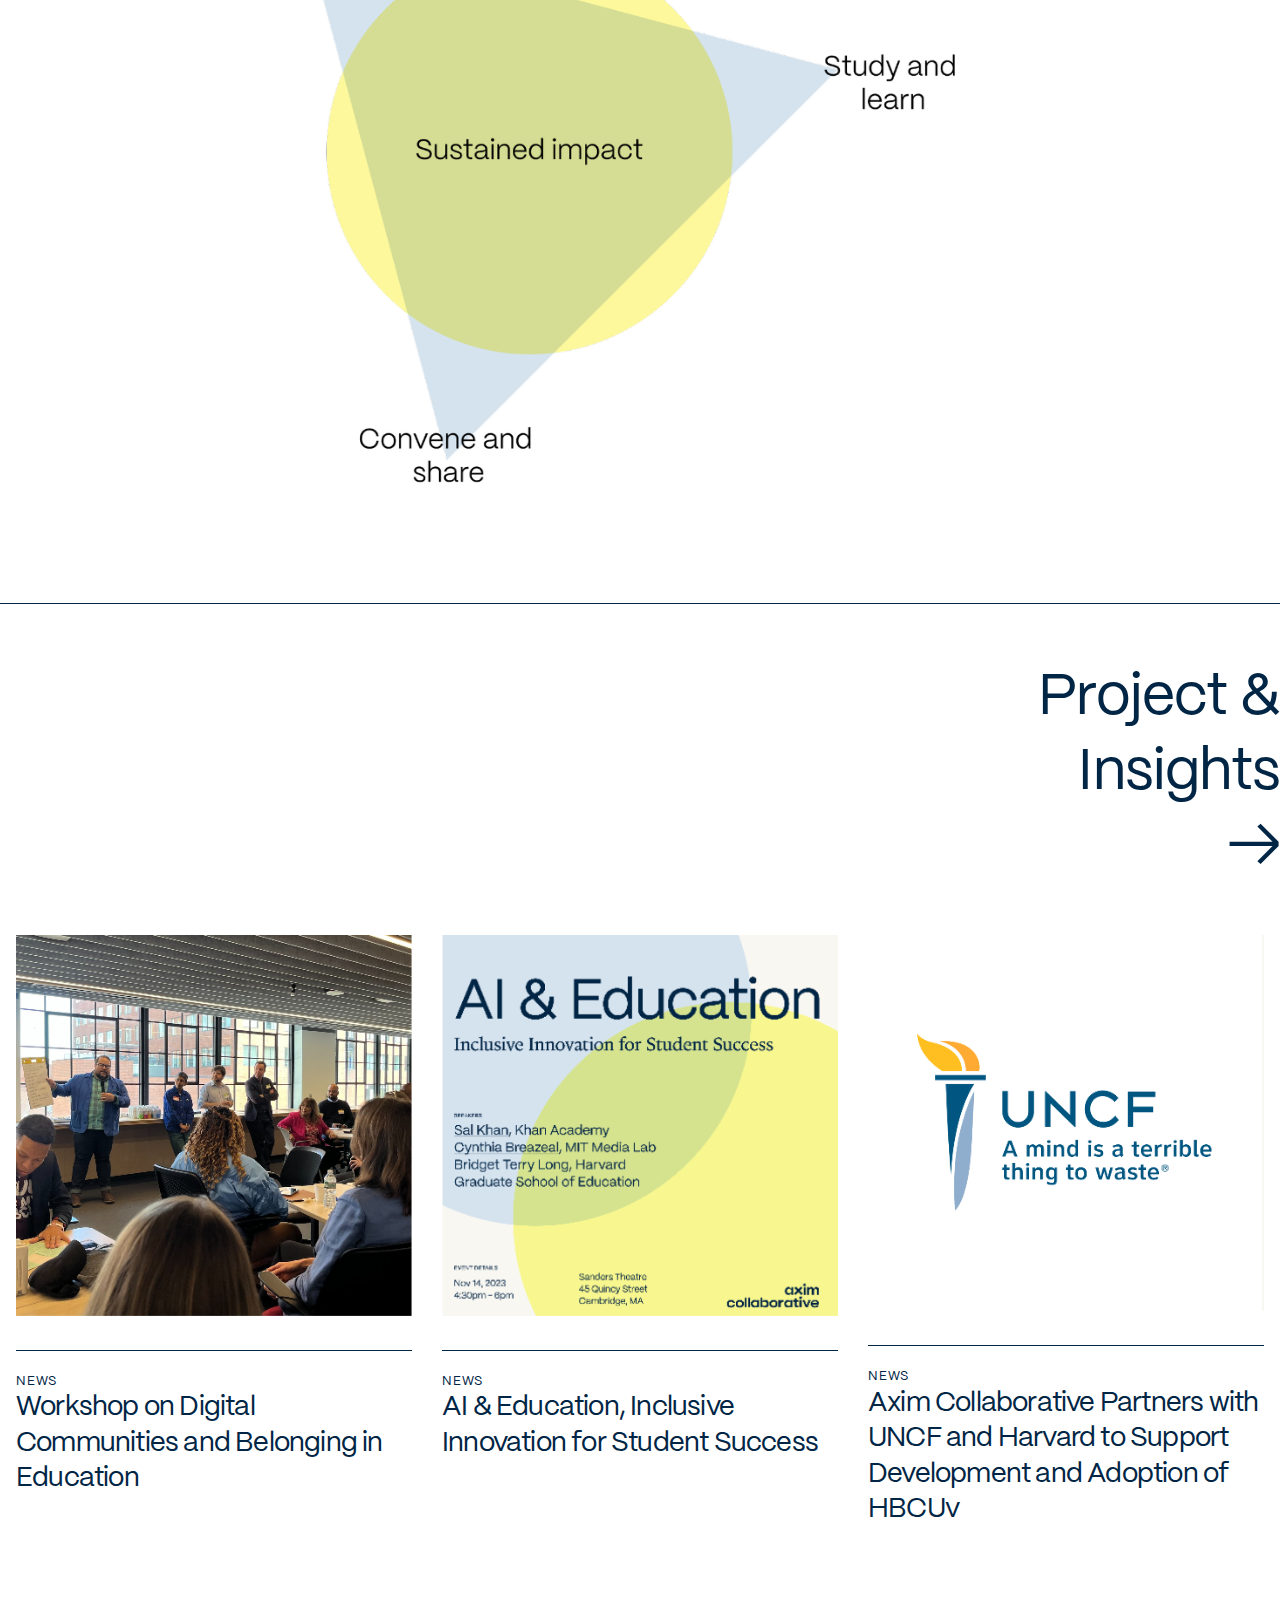
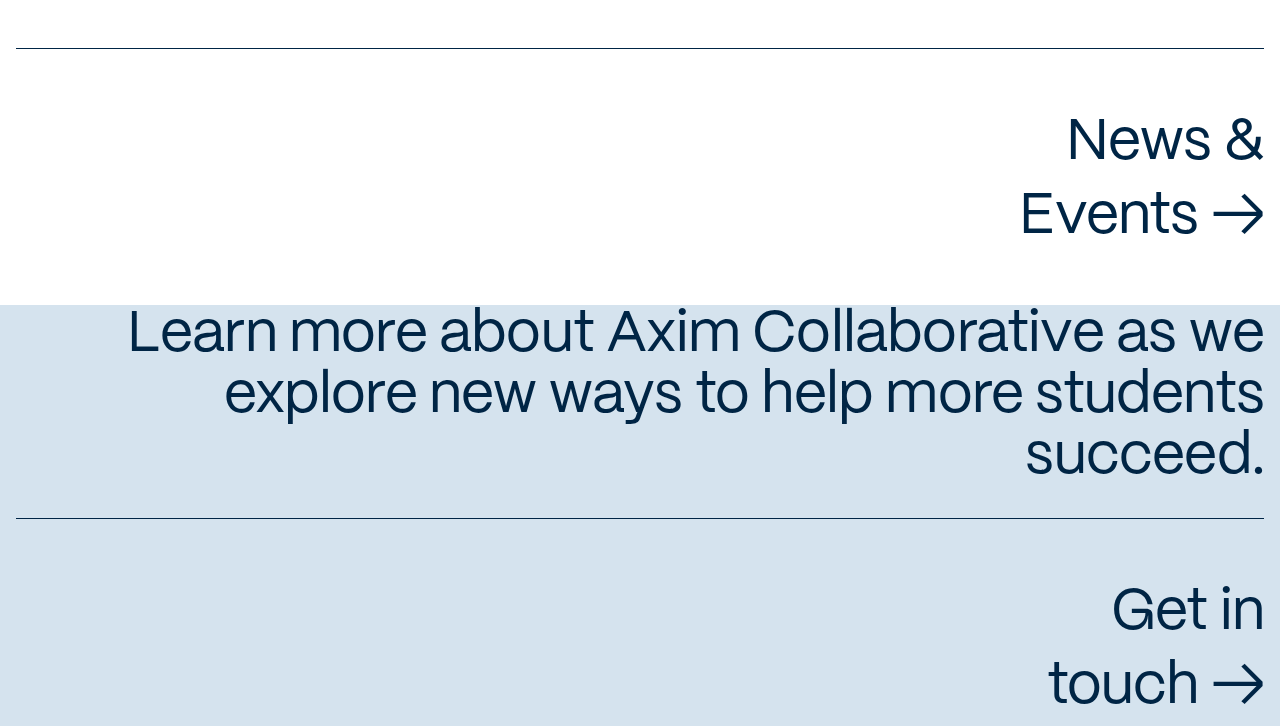
==== commit 0f74e390: "done with mmax review and fixing responsiveness" ====
--- a/index.html
+++ b/index.html
@@ -99,7 +99,7 @@
           technology innovation.
         </span>
         <div class="focus-line">
-          <p>Our focus <span>→</span></p>
+          <a href="#"><p>Our focus <span>→</span></p></a>
         </div>
       </section>
     </main>
@@ -116,7 +116,7 @@
       </div>
       <img src="./imgs/central-diagram.png" alt="diagram" />
       <div class="focus-line">
-        <p>Project & Insights <span>→</span></p>
+        <a href="#"><p>Project & Insights <span>→</span></p></a>
       </div>
     </section>
 
@@ -125,28 +125,28 @@
         <img src="./imgs/news1.png" alt="news-article" class="news-img" />
         <div class="news-caption">
           <small>NEWS</small>
-          <p>Workshop on Digital Communities and Belonging in Education</p>
+          <a href="#"><p>Workshop on Digital Communities and Belonging in Education</p></a>
         </div>
       </div>
       <div class="news-article">
         <img src="./imgs/news2.png" alt="news-article" class="news-img" />
         <div class="news-caption">
           <small>NEWS</small>
-          <p>AI & Education, Inclusive Innovation for Student Success</p>
+          <a href="#"><p>AI & Education, Inclusive Innovation for Student Success</p></a>
         </div>
       </div>
       <div class="news-article">
         <img src="./imgs/news3.png" alt="news-article" class="news-img" />
         <div class="news-caption">
           <small>NEWS</small>
-          <p>
+          <a href="#"><p>
             Axim Collaborative Partners with UNCF and Harvard to Support
             Development and Adoption of HBCUv
-          </p>
+          </p></a>
         </div>
       </div>
       <div class="focus-line">
-        <p>News & Events <span>→</span></p>
+        <a href="#"><p>News & Events <span>→</span></p></a>
       </div>
     </div>
 
@@ -157,7 +157,7 @@
           more students succeed.
         </h1>
         <div class="focus-line">
-          <p>Get in touch <span>→</span></p>
+          <a href="#"><p>Get in touch <span>→</span></p></a>
         </div>
       </div>
     </footer>
--- a/index.css
+++ b/index.css
@@ -1,3 +1,12 @@
+:root {
+  --h1-text: 3.6rem;
+  --one-rem: 1rem;
+  --big-p: 1.5rem;
+  --big-p-lh: 2.3rem;
+  --large-p: 1.7rem;
+  --large-p-lh: 2rem;
+}
+
 @font-face {
   font-family: "PP Mori";
   src: url("./fonts/PPMori-Extralight.otf");
@@ -73,7 +82,7 @@
 .hero-sub,
 .eduAI,
 .analyt-recd,
-.insight,
+section.insight,
 .foot,
 .last-section {
   padding: 0 1rem;
@@ -81,7 +90,7 @@
 
 .eduAI,
 .analyt-recd,
-.insight,
+section.insight,
 .foot,
 .last-section {
   max-width: 1440px;
@@ -91,8 +100,8 @@
 header nav ul {
   display: flex;
   gap: 30px;
-  font-family: PP Mori;
-  font-size: 15.75px;
+  font-family: "PP Mori";
+  font-size: var(--one-rem);
   font-weight: 400;
   line-height: 20.8px;
   letter-spacing: -0.800000011920929px;
@@ -123,8 +132,8 @@
 h1 {
   color: #002545;
   max-width: 946.99px;
-  font-family: PP Mori;
-  font-size: 3.6rem;
+  font-family: "PP Mori";
+  font-size: var(--h1-text);
   font-weight: 400;
   /* line-height: 67.54px; */
   letter-spacing: -0.8px;
@@ -134,7 +143,7 @@
 }
 
 .hero-sub {
-  grid-column: 3 / 5;
+  grid-column: 1 / 5;
   grid-row: 6;
   justify-self: end;
   align-self: center;
@@ -170,7 +179,7 @@
   border-radius: 300px;
   border: 1px solid #002545;
   opacity: 0px;
-  font-family: PP Mori;
+  font-family: "PP Mori";
   font-size: 16px;
   font-weight: 400;
   line-height: 16.8px;
@@ -185,25 +194,12 @@
   color: #fff;
 }
 
-.focus-line:hover p span {
-  animation: swing 2s infinite;
-}
-
-@keyframes swing {
-  0% {
-    transform: translateX(10px);
-  }
-  100% {
-    transform: translateX(-10px);
-  }
-}
-
 .hero-sub p {
   color: #002545;
-  font-family: PP Mori;
-  font-size: 27.66px;
-  font-weight: 400;
-  line-height: 35.5px;
+  font-family: "PP Mori";
+  font-size: var(--large-p);
+  font-weight: 400;
+  line-height: var(--large-p-lh);
   letter-spacing: -0.800000011920929px;
   text-align: right;
   text-underline-position: from-font;
@@ -221,6 +217,7 @@
   grid-template-columns: 1fr 340px;
   grid-template-rows: auto;
   grid-gap: 30px 5px;
+  margin-bottom: 50px;
 }
 
 .eduAI img {
@@ -236,17 +233,18 @@
   grid-row: 2;
   max-width: 635px;
   font-family: Inter;
-  font-size: 24.92px;
-  font-weight: 400;
-  line-height: 36.52px;
-  text-align: left;
-  text-underline-position: from-font;
-  text-decoration-skip-ink: none;
-}
-
-.eduAI button {
+  font-size: var(--big-p);
+  font-weight: 400;
+  line-height: var(--big-p-lh);
+  text-align: left;
+  text-underline-position: from-font;
+  text-decoration-skip-ink: none;
+}
+
+.eduAI a {
   grid-column: 1;
   grid-row: 3;
+  width: max-content;
 }
 
 .analyt-recd {
@@ -263,7 +261,7 @@
 }
 
 .analys h2 {
-  font-family: PP Mori;
+  font-family: "PP Mori";
   font-size: 8.5rem;
   font-weight: 400;
   line-height: 169.8px;
@@ -271,7 +269,7 @@
   text-underline-position: from-font;
   text-decoration-skip-ink: none;
   color: #e8aa79;
-  padding-bottom: 49px;
+  padding-bottom: 119px;
 }
 
 .analys p {
@@ -285,16 +283,17 @@
   color: #002545;
 }
 
-.analyt-recd span {
+.analyt-recd > span {
   grid-column: 1 / 4;
   align-self: center;
   justify-self: end;
   max-width: 630px;
-  font-family: PP Mori;
+  font-family: "PP Mori";
   font-size: 27.77px;
   font-weight: 400;
   line-height: 35.5px;
   color: #002545;
+  padding-top: 119px;
   /* letter-spacing: -0.800000011920929px; */
   text-align: right;
 }
@@ -307,21 +306,36 @@
   border-top: 1px solid #002545;
   display: grid;
   justify-items: end;
-  cursor: pointer;
+  /* cursor: pointer; */
   padding-top: 58px;
   margin-top: 30px;
 }
 
 .focus-line p {
   max-width: 255px;
-  font-family: PP Mori;
-  font-size: 56.71px;
-  font-weight: 400;
-  line-height: 67.54px;
+  font-family: "PP Mori";
+  font-size: var(--h1-text);
+  font-weight: 400;
+  line-height: 129%;
   letter-spacing: -0.800000011920929px;
   text-align: right;
-  text-underline-position: from-font;
-  text-decoration-skip-ink: none;
+  cursor: pointer;
+  text-underline-position: from-font;
+  text-decoration-skip-ink: none;
+}
+
+.focus-line p:hover span {
+  display: inline-block;
+  animation: swing 0.8s ease-in-out forwards infinite;
+}
+
+@keyframes swing {
+  0% {
+    transform: translateX(0);
+  }
+  100% {
+    transform: translateX(-10px);
+  }
 }
 
 section.insight {
@@ -337,8 +351,20 @@
   grid-row: 1;
 }
 
+.in-hed h2 {
+  font-family: "PP Mori";
+  font-size: var(--large-p);
+  font-weight: 400;
+  line-height: var(--large-p-lh);
+  letter-spacing: -0.800000011920929px;
+  text-align: left;
+  text-underline-position: from-font;
+  text-decoration-skip-ink: none;
+  max-width: 730px;
+}
+
 small {
-  font-family: PP Mori;
+  font-family: "PP Mori";
   font-size: 12.8px;
   font-weight: 400;
   line-height: 16.11px;
@@ -388,24 +414,36 @@
 }
 
 .news-caption p {
-  font-family: PP Mori;
-  font-size: 22px;
+  font-family: "PP Mori";
+  font-size: var(--large-p);
   font-weight: 400;
   line-height: 35.5px;
   color: #002545;
   letter-spacing: -0.800000011920929px;
   text-align: left;
   cursor: pointer;
-  text-decoration-line: underline;
+  /* text-decoration-line: underline; */
   text-decoration-style: solid;
   text-underline-position: from-font;
   text-decoration-skip-ink: none;
 }
 
 @media (max-width: 820px) {
+  /* responsiveness size */
+  :root {
+    --h1-text: 2.3rem;
+    --one-rem: 0.8rem;
+    --big-p: 1rem;
+    --big-p-lh: 1.6rem;
+    --large-p: 1.2rem;
+    --large-p-lh: 1.5rem;
+  }
+
   header {
     align-items: center;
     justify-content: center;
+    gap: 30px;
+    padding-top: 20px;
   }
 
   .hero-main {
